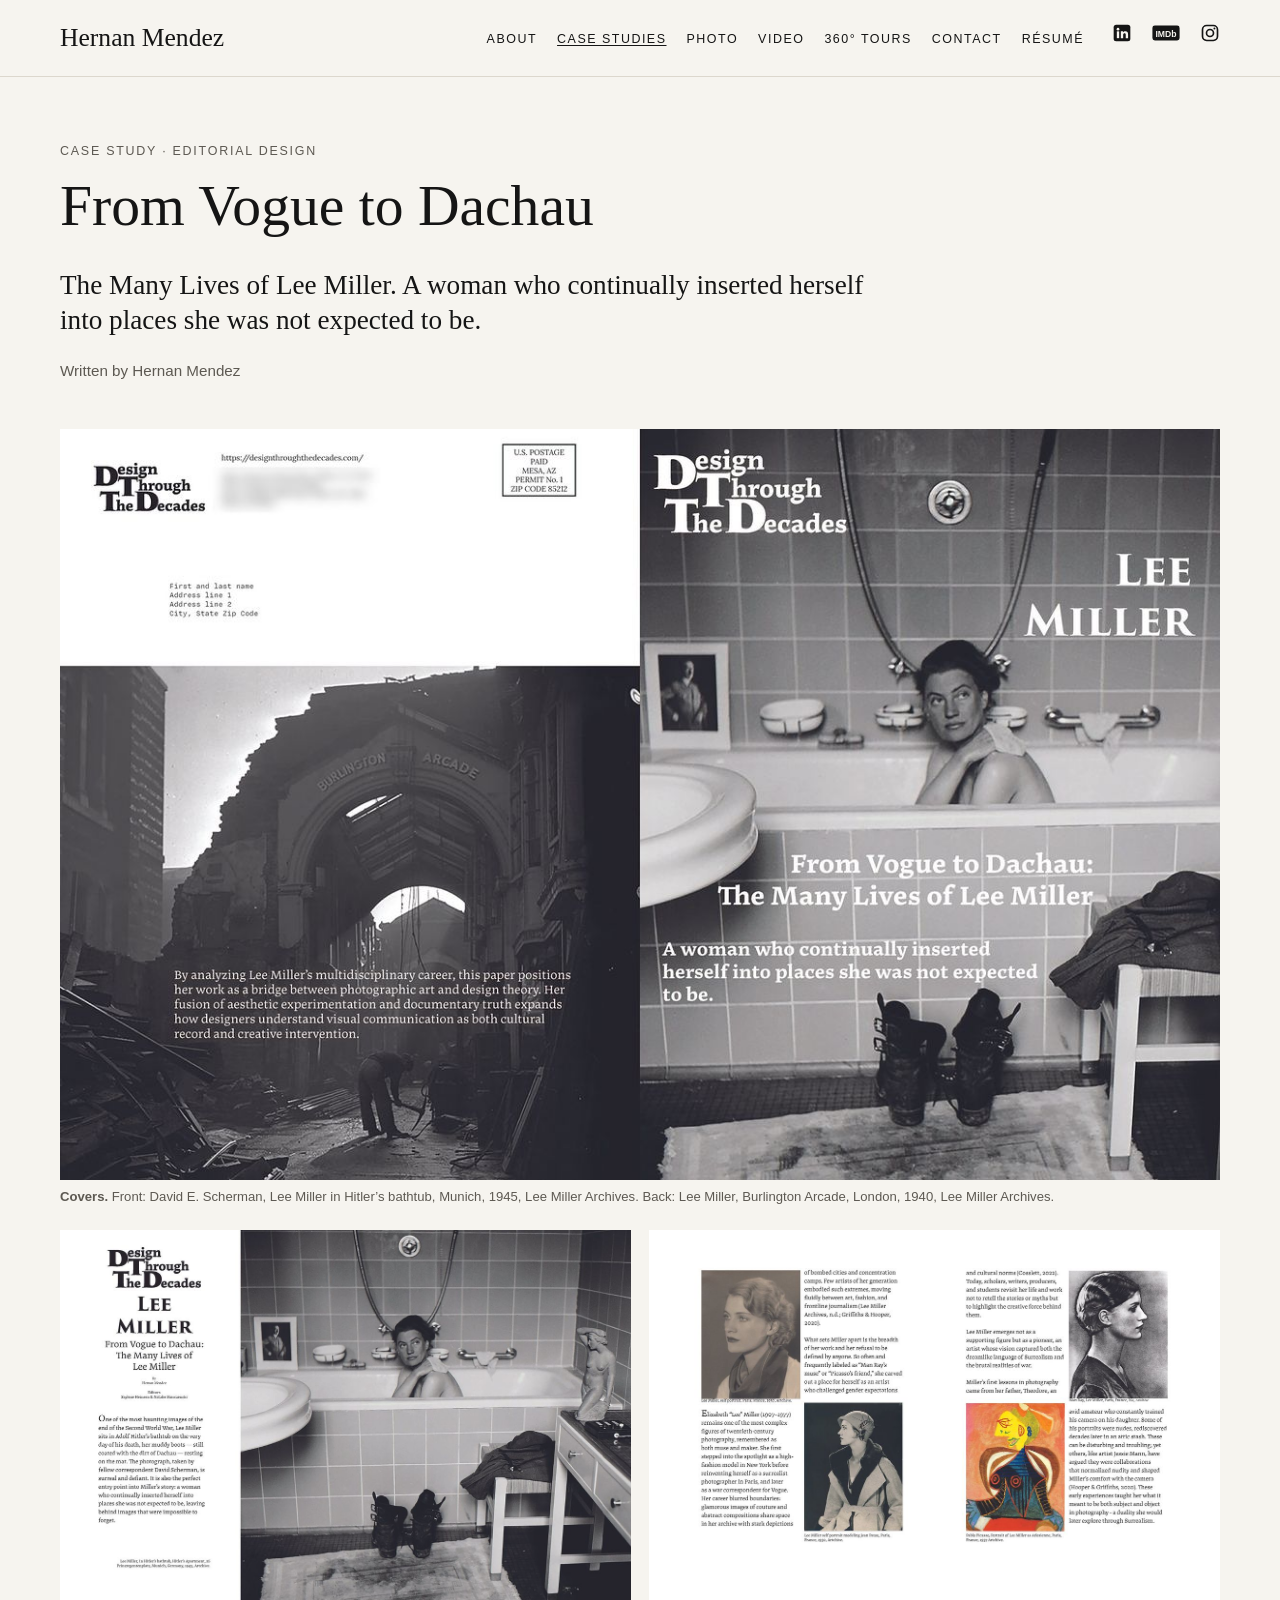
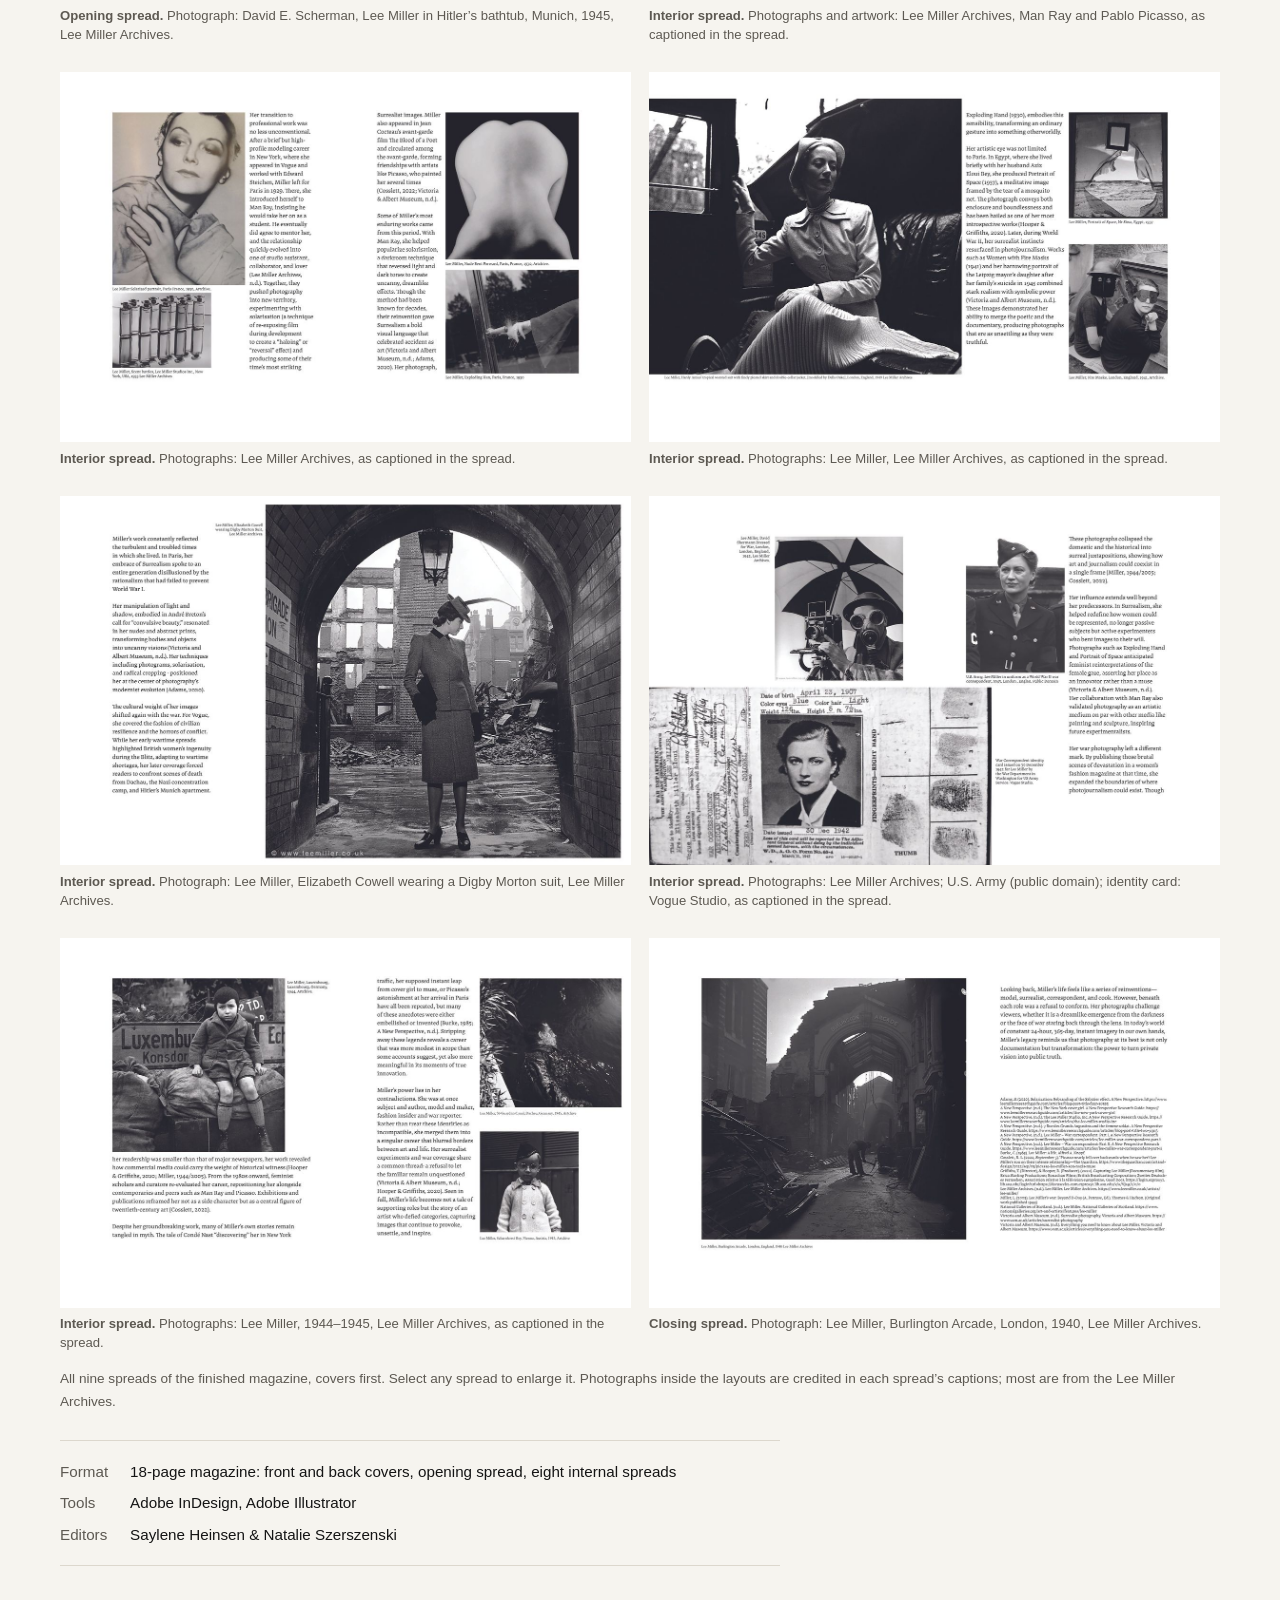
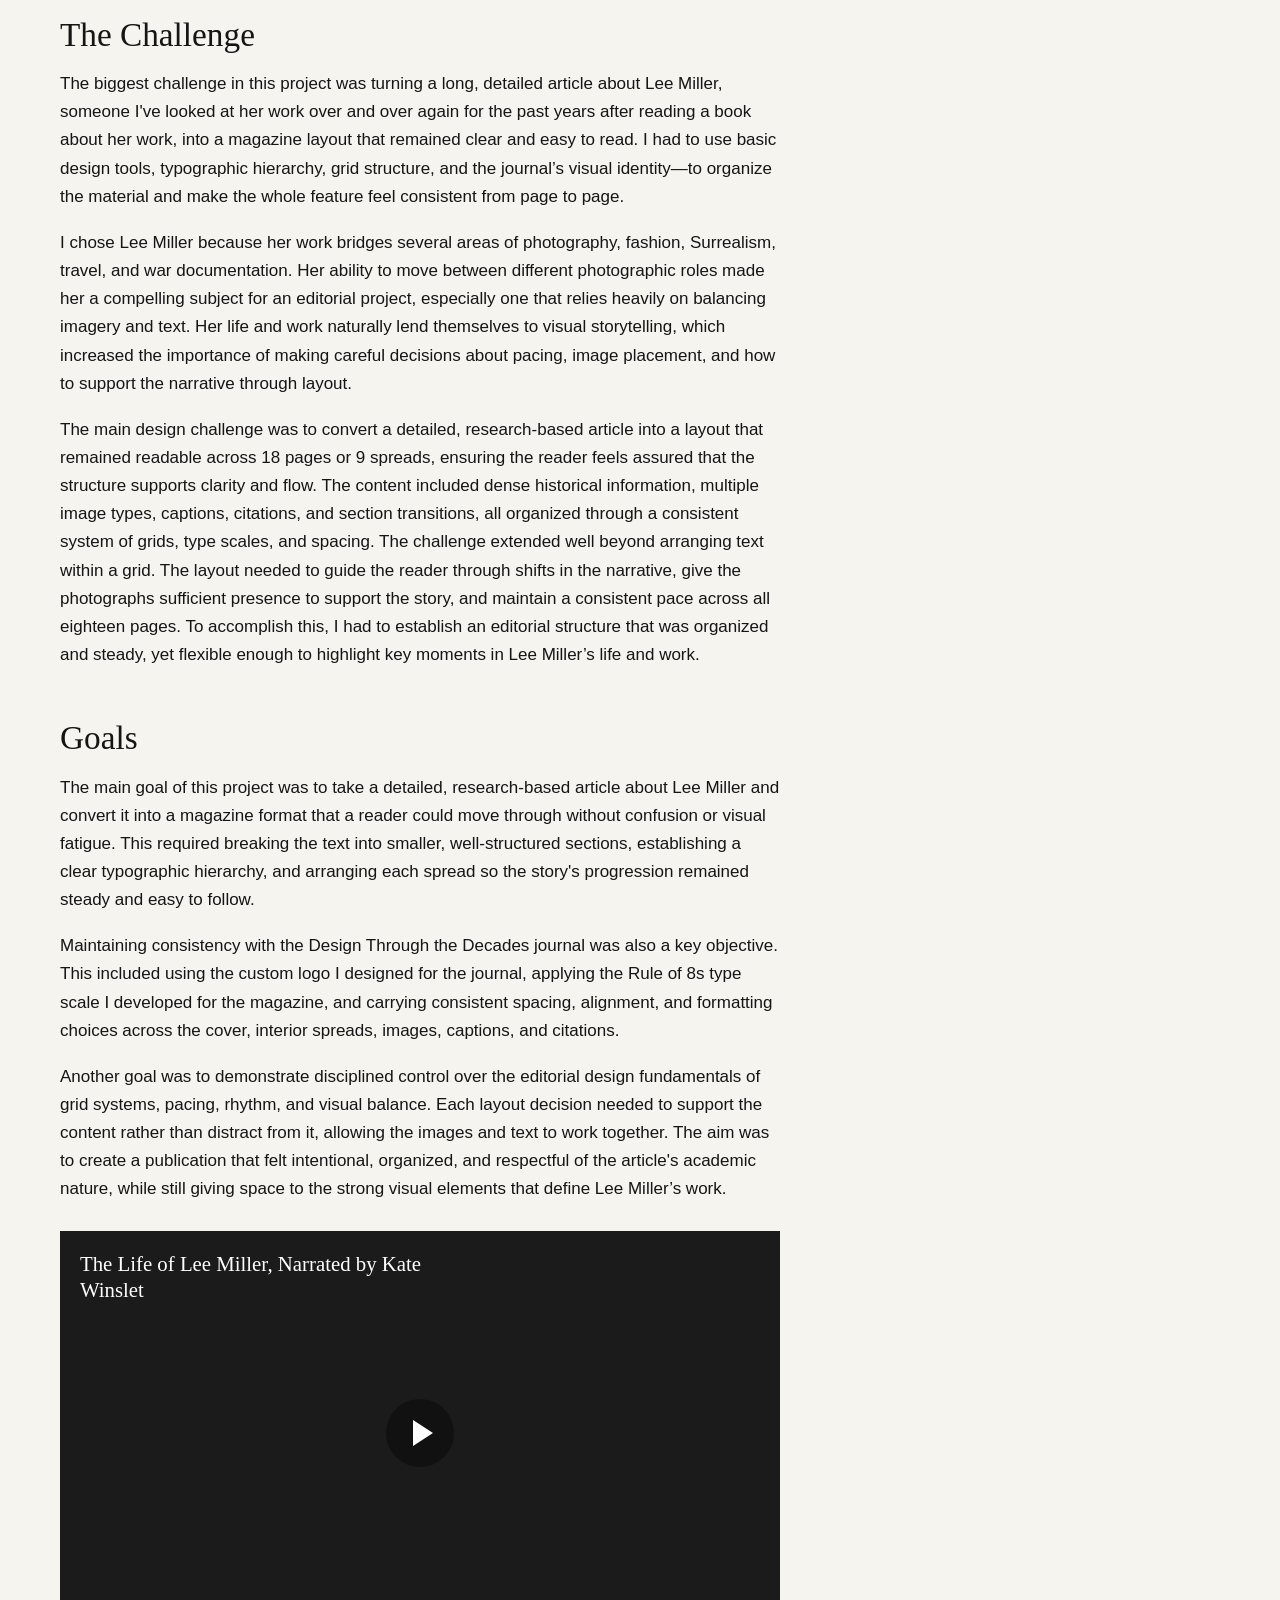
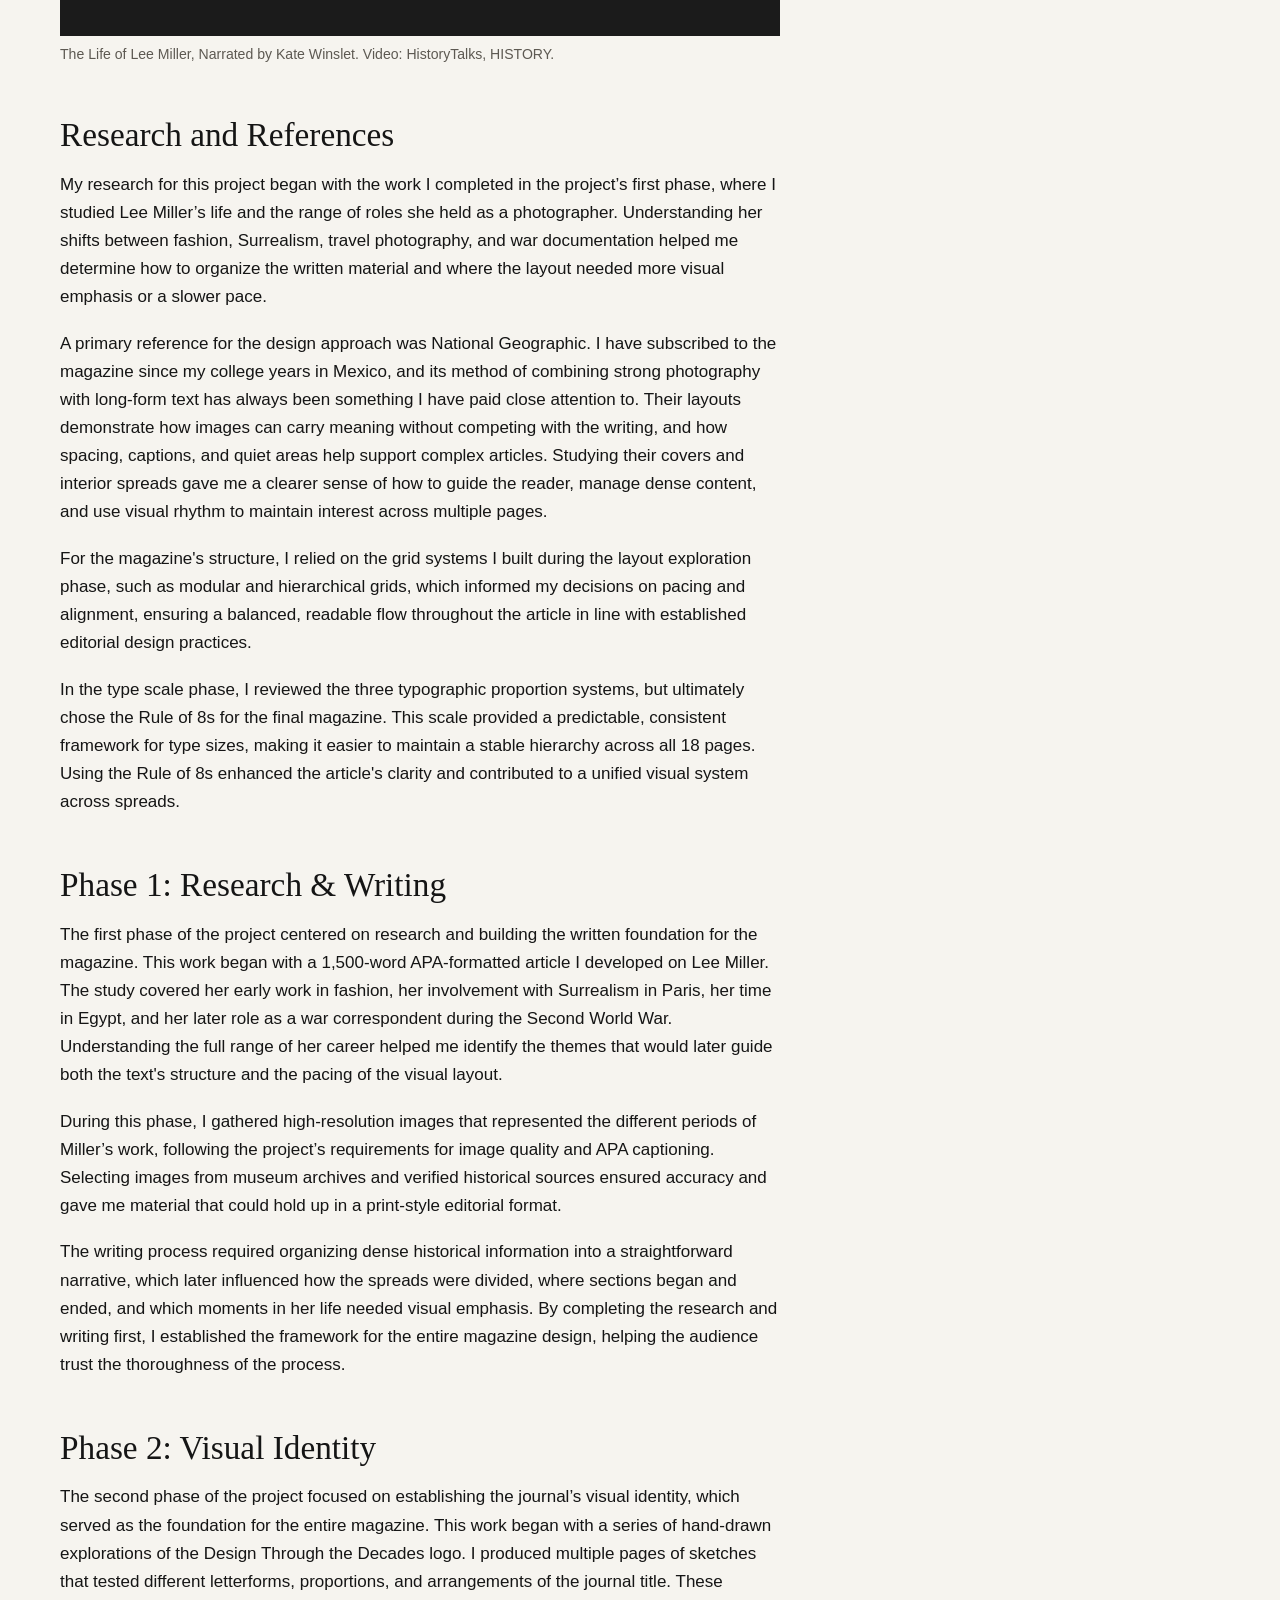
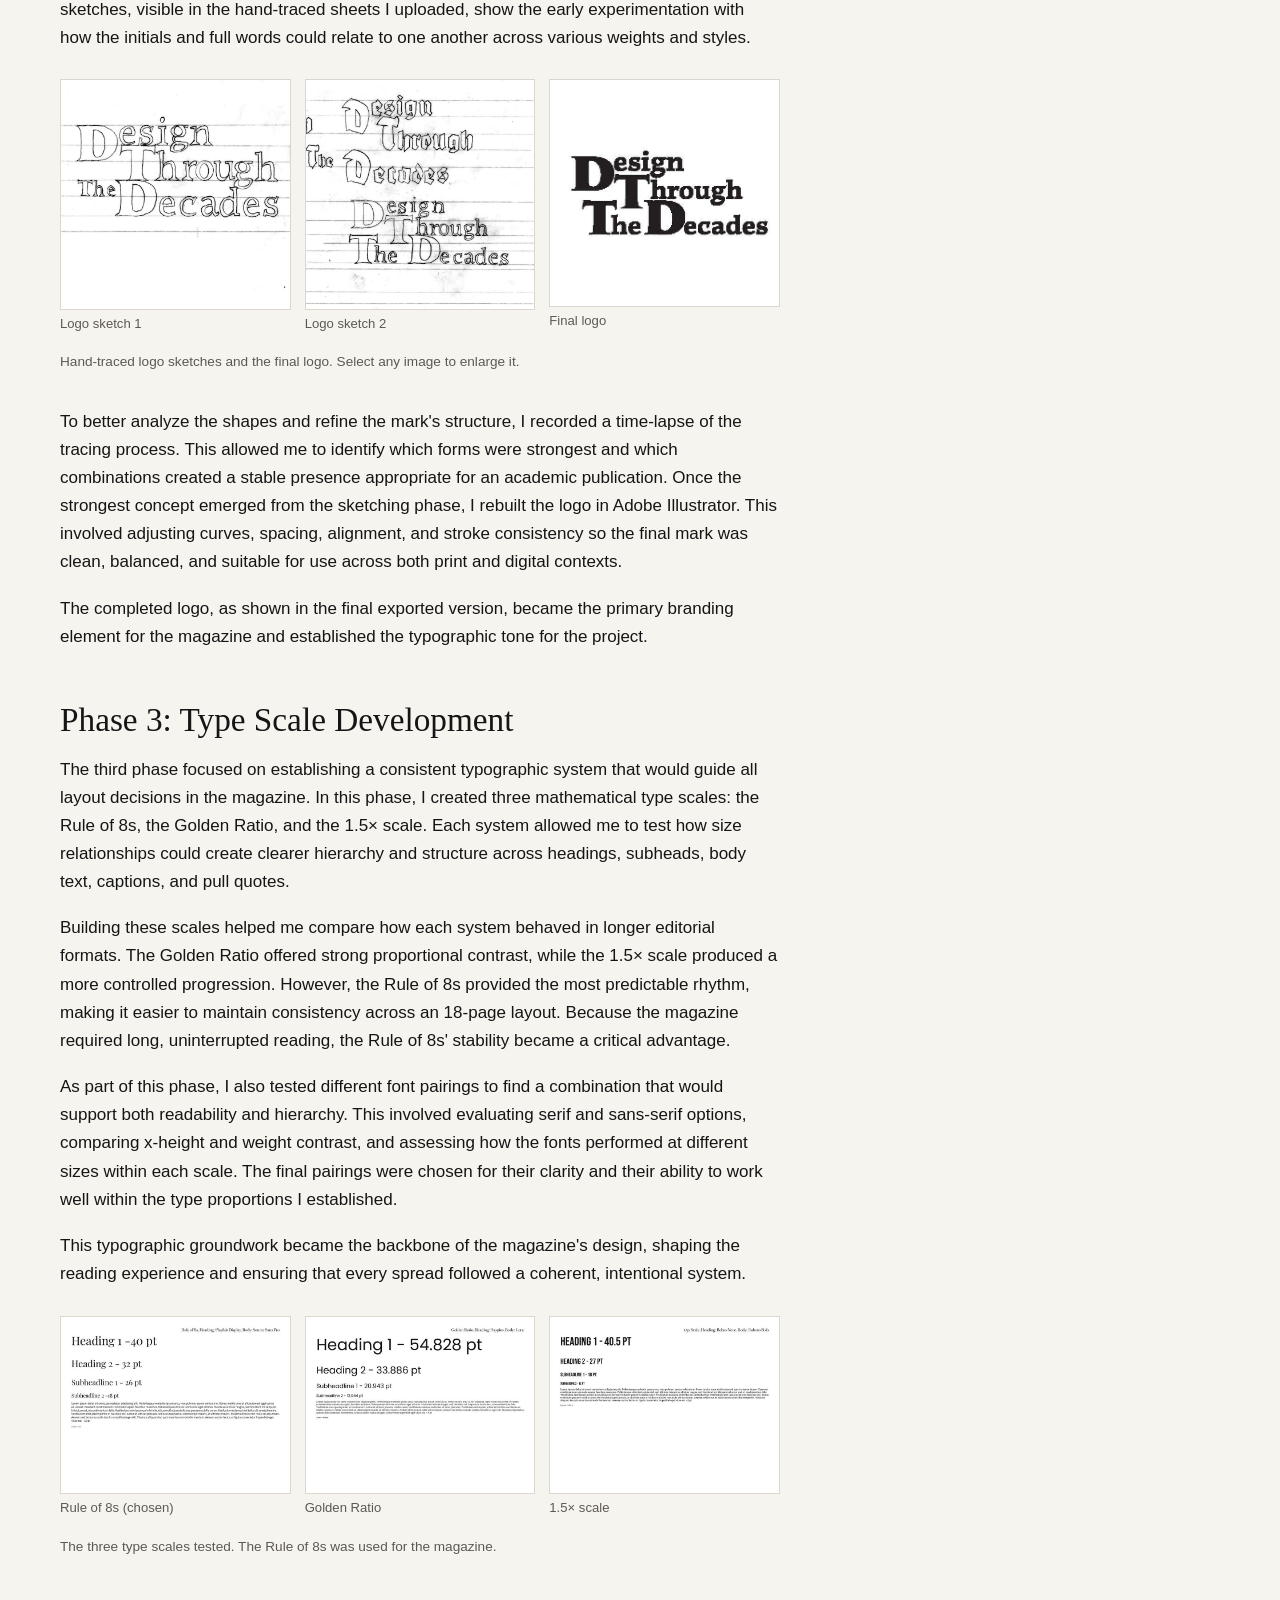
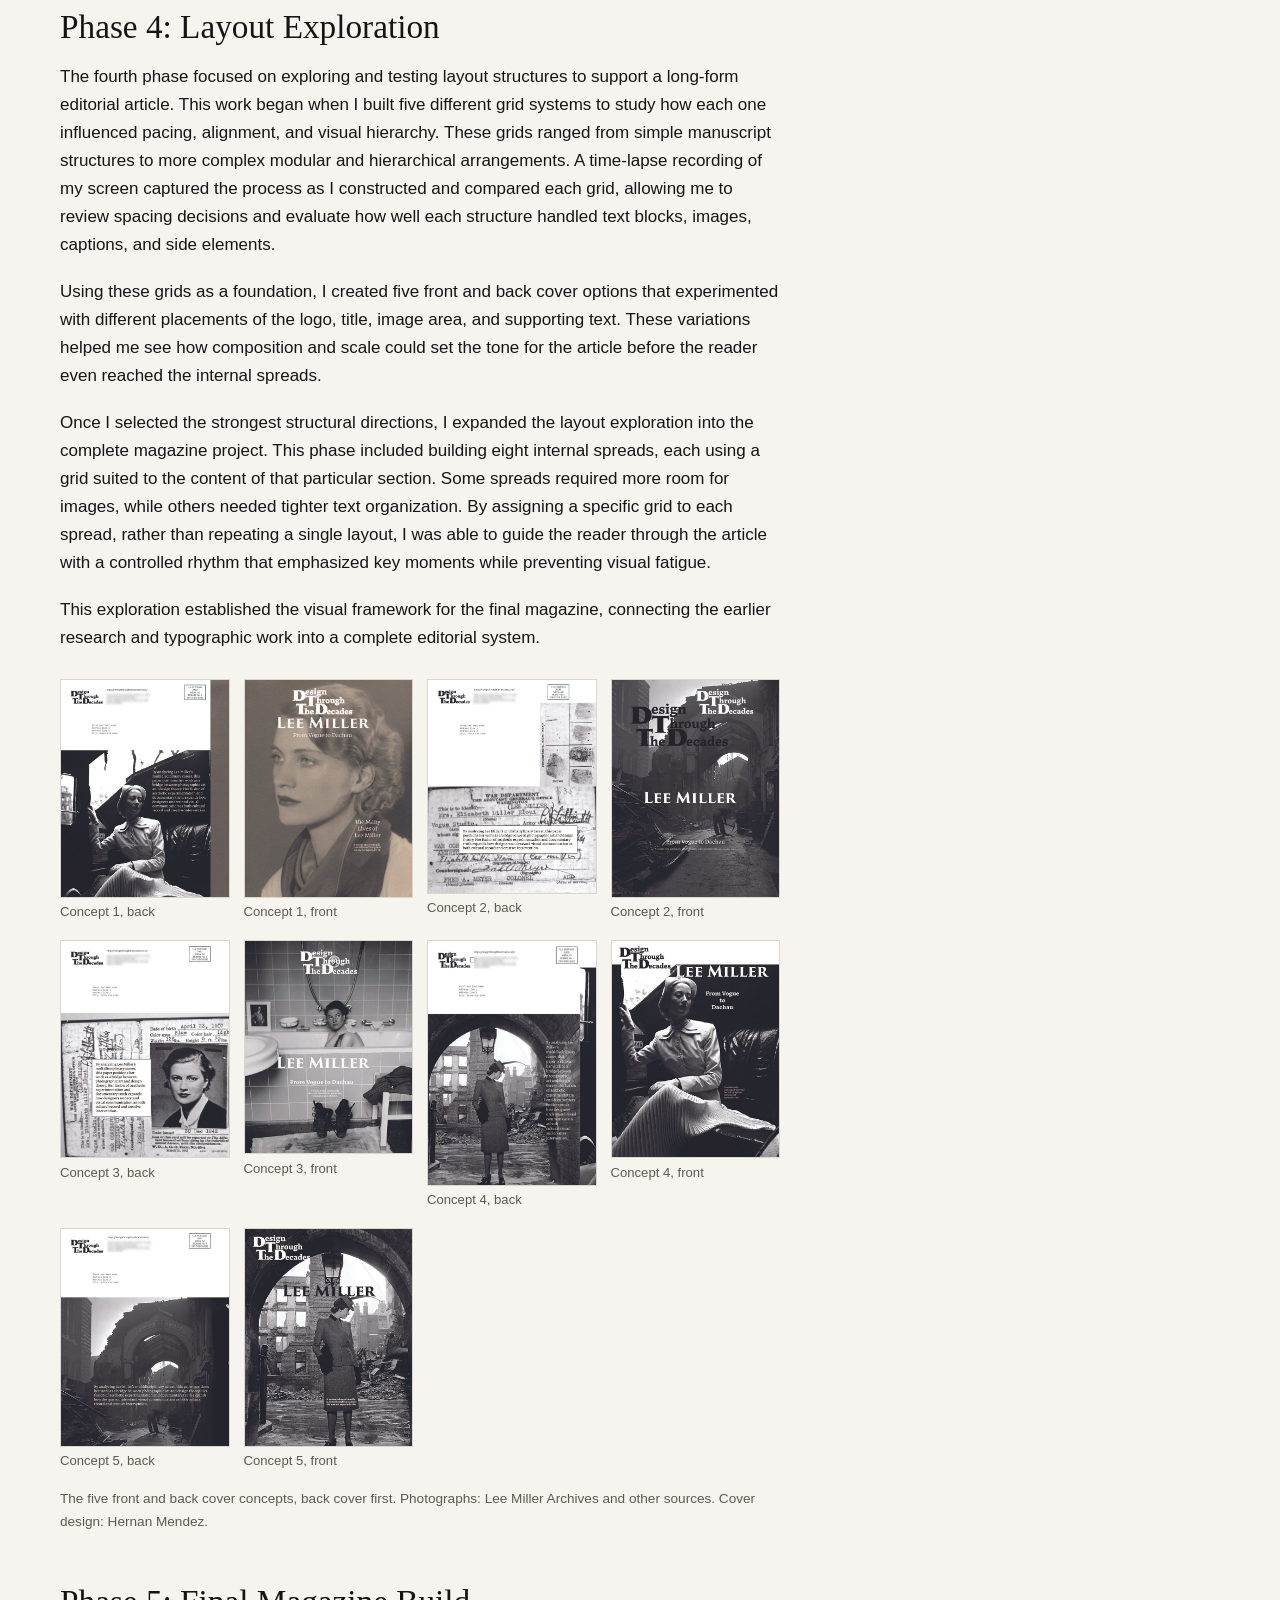
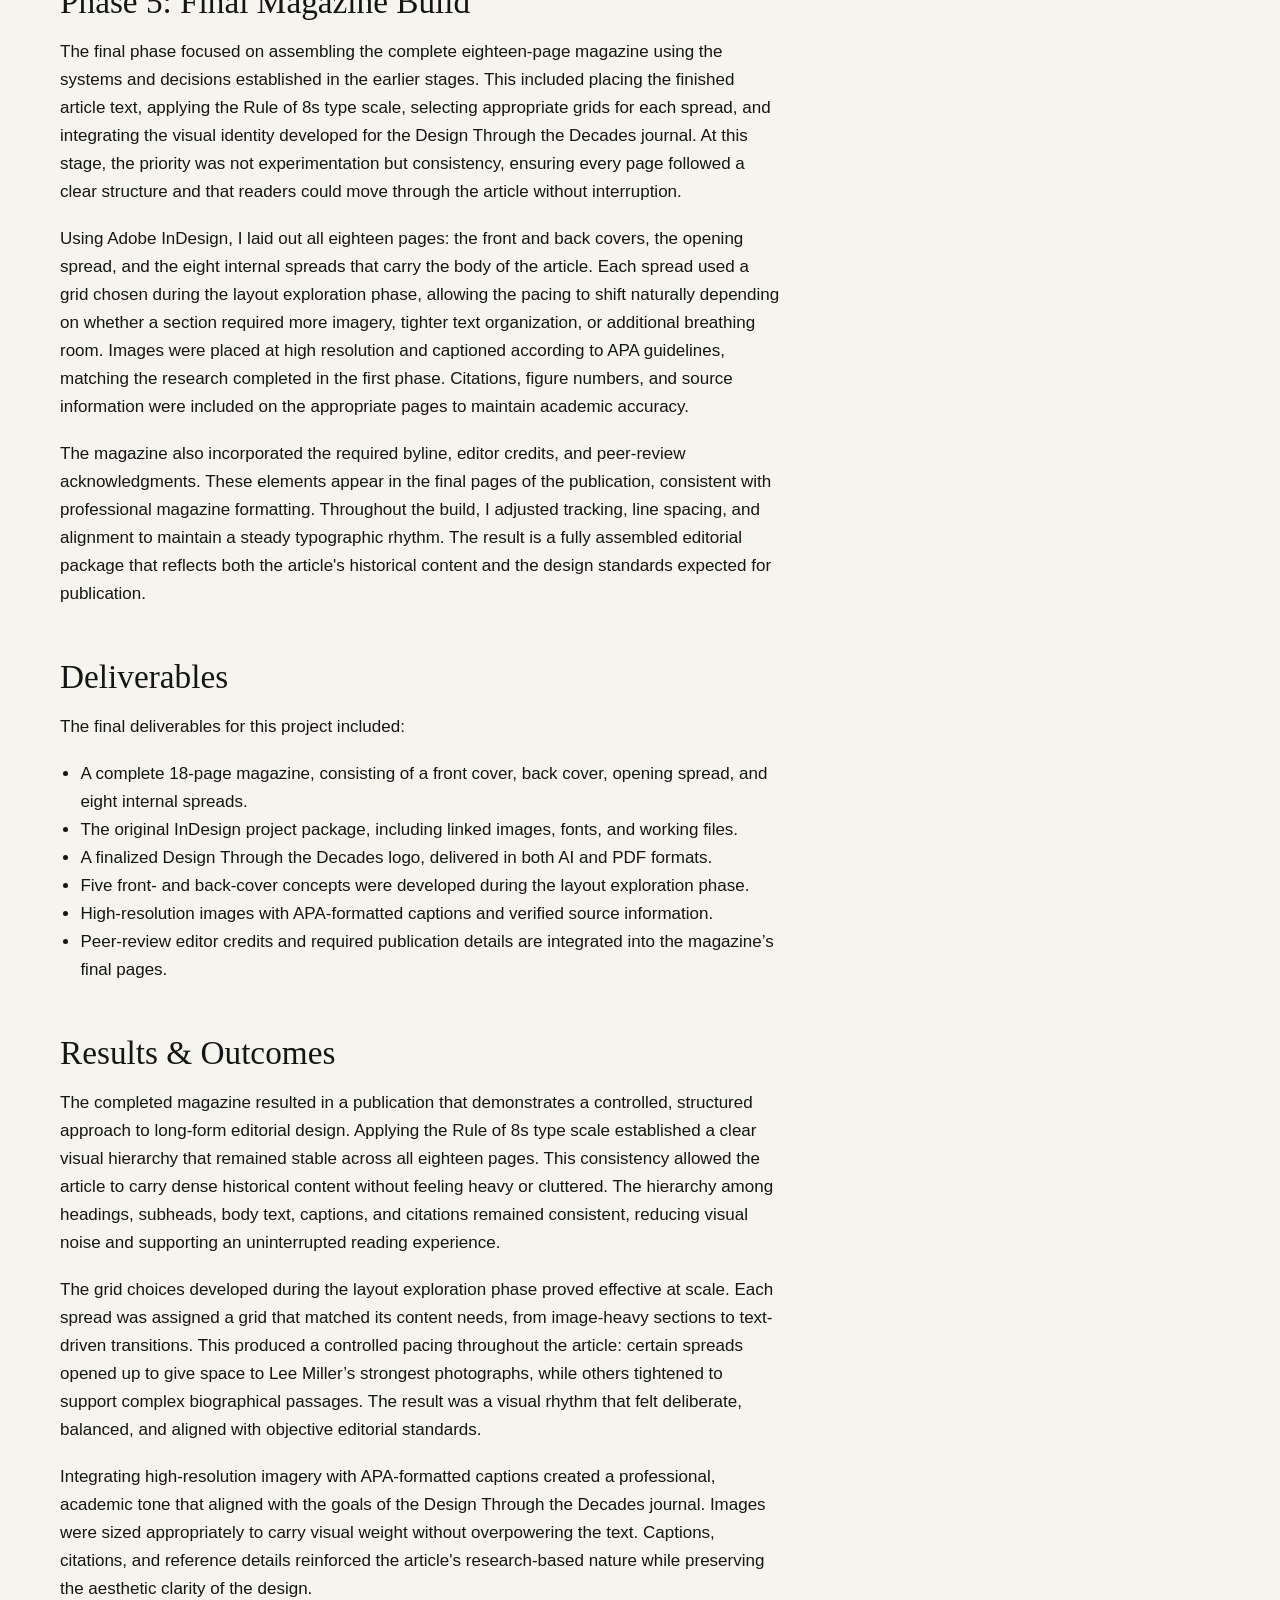
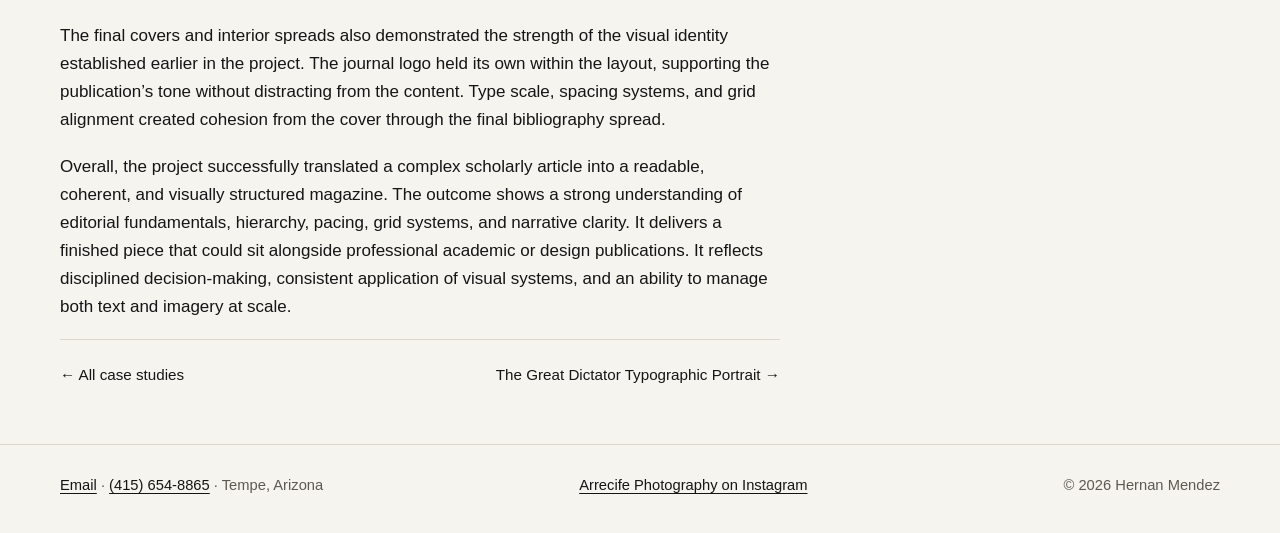
==== case-studies/lee-miller/index.html @ 5937ca36 "First Version of site" ====
<!DOCTYPE html>
<html lang="en">
<head>
<meta charset="utf-8">
<meta name="viewport" content="width=device-width, initial-scale=1">
<title>From Vogue to Dachau: Lee Miller Magazine Design | Hernan Mendez</title>
<meta name="description" content="Case study: an 18-page editorial magazine on photographer Lee Miller, from research and writing to type system, grids and final InDesign build.">
<meta name="robots" content="noai, noimageai">
<link rel="canonical" href="https://hernanmendez.com/case-studies/lee-miller/">
<meta property="og:type" content="website">
<meta property="og:site_name" content="Hernan Mendez">
<meta property="og:title" content="From Vogue to Dachau: Lee Miller Magazine Design | Hernan Mendez">
<meta property="og:description" content="Case study: an 18-page editorial magazine on photographer Lee Miller, from research and writing to type system, grids and final InDesign build.">
<meta property="og:url" content="https://hernanmendez.com/case-studies/lee-miller/">
<meta property="og:locale" content="en_US">
<meta property="og:image" content="https://hernanmendez.com/img/case/lee-miller-spread-1-1200.jpg">
<meta property="og:image:width" content="1200">
<meta property="og:image:height" content="777">
<meta property="og:image:alt" content="Front and back covers of Design Through the Decades. The front cover sets “Lee Miller” and “From Vogue to Dachau: The Many Lives of Lee Miller” over the photograph of Lee Miller in Hitler’s bathtub; the back cover shows the bomb-damaged Burlington Arcade and a mailing panel, its address blurred">
<meta name="twitter:card" content="summary_large_image">
<meta name="twitter:title" content="From Vogue to Dachau: Lee Miller Magazine Design | Hernan Mendez">
<meta name="twitter:description" content="Case study: an 18-page editorial magazine on photographer Lee Miller, from research and writing to type system, grids and final InDesign build.">
<meta name="twitter:image" content="https://hernanmendez.com/img/case/lee-miller-spread-1-1200.jpg">
<meta name="twitter:image:alt" content="Front and back covers of Design Through the Decades. The front cover sets “Lee Miller” and “From Vogue to Dachau: The Many Lives of Lee Miller” over the photograph of Lee Miller in Hitler’s bathtub; the back cover shows the bomb-damaged Burlington Arcade and a mailing panel, its address blurred">
<meta name="theme-color" content="#f6f4ef">
<link rel="icon" href="../../favicon-32.png" type="image/png" sizes="32x32">
<link rel="icon" href="../../favicon.svg" type="image/svg+xml">
<link rel="apple-touch-icon" href="../../apple-touch-icon.png">
<link rel="stylesheet" href="../../css/style.css">
</head>
<body>
<a class="skip" href="#main">Skip to content</a>
<header class="site-header">
<div class="wrap bar">
<a class="brand" href="../../">Hernan Mendez</a>
<button class="menu-toggle" type="button" aria-expanded="false" aria-controls="site-nav">Menu</button>
<nav id="site-nav" class="site-nav" aria-label="Main">
<ul class="menu"><li><a href="../../about/">About</a></li><li><a href="../../case-studies/" aria-current="page">Case Studies</a></li><li><a href="../../photo/">Photo</a></li><li><a href="../../video/">Video</a></li><li><a href="../../360-tours/">360° Tours</a></li><li><a href="../../contact/">Contact</a></li><li><a href="../../Hernan_Mendez_Resume.pdf">Résumé</a></li></ul>
<ul class="social">
<li><a href="https://www.linkedin.com/in/hernan-mendez/" rel="me noopener" target="_blank" aria-label="LinkedIn"><svg class="ico" viewBox="0 0 24 24" width="20" height="20" aria-hidden="true" focusable="false"><rect x="2" y="2" width="20" height="20" rx="3" fill="currentColor"/><circle class="k" cx="7.2" cy="7.4" r="1.6"/><rect class="k" x="5.8" y="10" width="2.8" height="8.2"/><path class="k" d="M10.6 10h2.7v1.2c.5-.8 1.5-1.4 2.8-1.4 2.2 0 3.2 1.4 3.2 3.9v4.5h-2.8v-4.1c0-1.1-.4-1.8-1.4-1.8s-1.7.7-1.7 1.9v4h-2.8z"/></svg></a></li>
<li><a href="https://www.imdb.com/name/nm8158704/" rel="me noopener" target="_blank" aria-label="IMDb"><svg class="ico" viewBox="0 0 34 24" width="28" height="20" aria-hidden="true" focusable="false"><rect x=".5" y="3" width="33" height="18" rx="3" fill="currentColor"/><text class="k" x="17" y="16.4" text-anchor="middle" font-family="Arial, Helvetica, sans-serif" font-weight="700" font-size="10.5">IMDb</text></svg></a></li>
<li><a href="https://www.instagram.com/hernan_h_mendez/" rel="me noopener" target="_blank" aria-label="Instagram"><svg class="ico" viewBox="0 0 24 24" width="20" height="20" aria-hidden="true" focusable="false"><rect x="3" y="3" width="18" height="18" rx="5" fill="none" stroke="currentColor" stroke-width="2"/><circle cx="12" cy="12" r="4.2" fill="none" stroke="currentColor" stroke-width="2"/><circle cx="17.3" cy="6.7" r="1.2" fill="currentColor"/></svg></a></li>
</ul>
</nav>
</div>
</header>
<main id="main" class="wrap">
<header class="page-intro">
<p class="eyebrow">Case Study · Editorial Design</p>
<h1>From Vogue to Dachau</h1>
<p class="lede">The Many Lives of Lee Miller. A woman who continually inserted herself into places she was not expected to be.</p>
<p class="byline">Written by Hernan Mendez</p>
</header>
<div data-lightbox>
<figure class="lead-figure"><a class="lb" href="../../img/case/lee-miller-spread-1.jpg" data-caption="Front and back covers of Design Through the Decades. The front cover sets “Lee Miller” and “From Vogue to Dachau: The Many Lives of Lee Miller” over the photograph of Lee Miller in Hitler’s bathtub; the back cover shows the bomb-damaged Burlington Arcade and a mailing panel, its address blurred. Front: David E. Scherman, Lee Miller in Hitler’s bathtub, Munich, 1945, Lee Miller Archives. Back: Lee Miller, Burlington Arcade, London, 1940, Lee Miller Archives."><img src="../../img/case/lee-miller-spread-1-1200.jpg" width="1200" height="777" alt="Front and back covers of Design Through the Decades. The front cover sets “Lee Miller” and “From Vogue to Dachau: The Many Lives of Lee Miller” over the photograph of Lee Miller in Hitler’s bathtub; the back cover shows the bomb-damaged Burlington Arcade and a mailing panel, its address blurred"></a><figcaption><strong>Covers.</strong> Front: David E. Scherman, Lee Miller in Hitler’s bathtub, Munich, 1945, Lee Miller Archives. Back: Lee Miller, Burlington Arcade, London, 1940, Lee Miller Archives.</figcaption></figure>
<div class="spreads">
<figure><a class="lb" href="../../img/case/lee-miller-spread-2.jpg" data-caption="Opening spread: the journal logo, title, byline and editors beside the full-page photograph of Lee Miller in Hitler’s bathtub. Photograph: David E. Scherman, Lee Miller in Hitler’s bathtub, Munich, 1945, Lee Miller Archives."><img src="../../img/case/lee-miller-spread-2-1200.jpg" width="1200" height="777" alt="Opening spread: the journal logo, title, byline and editors beside the full-page photograph of Lee Miller in Hitler’s bathtub"></a><figcaption><strong>Opening spread.</strong> Photograph: David E. Scherman, Lee Miller in Hitler’s bathtub, Munich, 1945, Lee Miller Archives.</figcaption></figure>
<figure><a class="lb" href="../../img/case/lee-miller-spread-3.jpg" data-caption="Spread with Lee Miller’s self-portraits, a Man Ray portrait of Miller and Pablo Picasso’s Portrait of Lee Miller as L’Arlésienne. Photographs and artwork: Lee Miller Archives, Man Ray and Pablo Picasso, as captioned in the spread."><img src="../../img/case/lee-miller-spread-3-1200.jpg" width="1200" height="777" alt="Spread with Lee Miller’s self-portraits, a Man Ray portrait of Miller and Pablo Picasso’s Portrait of Lee Miller as L’Arlésienne"></a><figcaption><strong>Interior spread.</strong> Photographs and artwork: Lee Miller Archives, Man Ray and Pablo Picasso, as captioned in the spread.</figcaption></figure>
<figure><a class="lb" href="../../img/case/lee-miller-spread-4.jpg" data-caption="Spread on Miller’s Surrealist years in Paris: a solarized portrait, scent bottles, Nude Bent Forward and Exploding Hand. Photographs: Lee Miller Archives, as captioned in the spread."><img src="../../img/case/lee-miller-spread-4-1200.jpg" width="1200" height="777" alt="Spread on Miller’s Surrealist years in Paris: a solarized portrait, scent bottles, Nude Bent Forward and Exploding Hand" loading="lazy" decoding="async"></a><figcaption><strong>Interior spread.</strong> Photographs: Lee Miller Archives, as captioned in the spread.</figcaption></figure>
<figure><a class="lb" href="../../img/case/lee-miller-spread-5.jpg" data-caption="Spread with a 1949 fashion photograph of a model in a Hardy Amies suit seated in a car, Portrait of Space and Fire Masks. Photographs: Lee Miller, Lee Miller Archives, as captioned in the spread."><img src="../../img/case/lee-miller-spread-5-1200.jpg" width="1200" height="777" alt="Spread with a 1949 fashion photograph of a model in a Hardy Amies suit seated in a car, Portrait of Space and Fire Masks" loading="lazy" decoding="async"></a><figcaption><strong>Interior spread.</strong> Photographs: Lee Miller, Lee Miller Archives, as captioned in the spread.</figcaption></figure>
<figure><a class="lb" href="../../img/case/lee-miller-spread-6.jpg" data-caption="Spread with Elizabeth Cowell in a Digby Morton suit beneath a bomb-damaged arch in London. Photograph: Lee Miller, Elizabeth Cowell wearing a Digby Morton suit, Lee Miller Archives."><img src="../../img/case/lee-miller-spread-6-1200.jpg" width="1200" height="777" alt="Spread with Elizabeth Cowell in a Digby Morton suit beneath a bomb-damaged arch in London" loading="lazy" decoding="async"></a><figcaption><strong>Interior spread.</strong> Photograph: Lee Miller, Elizabeth Cowell wearing a Digby Morton suit, Lee Miller Archives.</figcaption></figure>
<figure><a class="lb" href="../../img/case/lee-miller-spread-7.jpg" data-caption="Spread with David E. Scherman dressed for war, Lee Miller in U.S. Army uniform and her war correspondent identity card. Photographs: Lee Miller Archives; U.S. Army (public domain); identity card: Vogue Studio, as captioned in the spread."><img src="../../img/case/lee-miller-spread-7-1200.jpg" width="1200" height="777" alt="Spread with David E. Scherman dressed for war, Lee Miller in U.S. Army uniform and her war correspondent identity card" loading="lazy" decoding="async"></a><figcaption><strong>Interior spread.</strong> Photographs: Lee Miller Archives; U.S. Army (public domain); identity card: Vogue Studio, as captioned in the spread.</figcaption></figure>
<figure><a class="lb" href="../../img/case/lee-miller-spread-8.jpg" data-caption="Spread with wartime photographs: a boy in Luxembourg, an SS guard in a canal at Dachau and the Scharnhorst Boy in Vienna. Photographs: Lee Miller, 1944–1945, Lee Miller Archives, as captioned in the spread."><img src="../../img/case/lee-miller-spread-8-1200.jpg" width="1200" height="777" alt="Spread with wartime photographs: a boy in Luxembourg, an SS guard in a canal at Dachau and the Scharnhorst Boy in Vienna" loading="lazy" decoding="async"></a><figcaption><strong>Interior spread.</strong> Photographs: Lee Miller, 1944–1945, Lee Miller Archives, as captioned in the spread.</figcaption></figure>
<figure><a class="lb" href="../../img/case/lee-miller-spread-9.jpg" data-caption="Closing spread: the ruined Burlington Arcade in London, with the closing text and bibliography. Photograph: Lee Miller, Burlington Arcade, London, 1940, Lee Miller Archives."><img src="../../img/case/lee-miller-spread-9-1200.jpg" width="1200" height="777" alt="Closing spread: the ruined Burlington Arcade in London, with the closing text and bibliography" loading="lazy" decoding="async"></a><figcaption><strong>Closing spread.</strong> Photograph: Lee Miller, Burlington Arcade, London, 1940, Lee Miller Archives.</figcaption></figure>
</div>
</div>
<p class="credit">All nine spreads of the finished magazine, covers first. Select any spread to enlarge it. Photographs inside the layouts are credited in each spread’s captions; most are from the Lee Miller Archives.</p>
<div class="prose">
<dl class="facts">
<dt>Format</dt><dd>18-page magazine: front and back covers, opening spread, eight internal spreads</dd>
<dt>Tools</dt><dd>Adobe InDesign, Adobe Illustrator</dd>
<dt>Editors</dt><dd>Saylene Heinsen &amp; Natalie Szerszenski</dd>
</dl>

<h2>The Challenge</h2>
<p>The biggest challenge in this project was turning a long, detailed article about Lee Miller, someone I've looked at her work over and over again for the past years after reading a book about her work, into a magazine layout that remained clear and easy to read. I had to use basic design tools, typographic hierarchy, grid structure, and the journal’s visual identity—to organize the material and make the whole feature feel consistent from page to page.</p>
<p>I chose Lee Miller because her work bridges several areas of photography, fashion, Surrealism, travel, and war documentation. Her ability to move between different photographic roles made her a compelling subject for an editorial project, especially one that relies heavily on balancing imagery and text. Her life and work naturally lend themselves to visual storytelling, which increased the importance of making careful decisions about pacing, image placement, and how to support the narrative through layout.</p>
<p>The main design challenge was to convert a detailed, research-based article into a layout that remained readable across 18 pages or 9 spreads, ensuring the reader feels assured that the structure supports clarity and flow. The content included dense historical information, multiple image types, captions, citations, and section transitions, all organized through a consistent system of grids, type scales, and spacing. The challenge extended well beyond arranging text within a grid. The layout needed to guide the reader through shifts in the narrative, give the photographs sufficient presence to support the story, and maintain a consistent pace across all eighteen pages. To accomplish this, I had to establish an editorial structure that was organized and steady, yet flexible enough to highlight key moments in Lee Miller’s life and work.</p>
<h2>Goals</h2>
<p>The main goal of this project was to take a detailed, research-based article about Lee Miller and convert it into a magazine format that a reader could move through without confusion or visual fatigue. This required breaking the text into smaller, well-structured sections, establishing a clear typographic hierarchy, and arranging each spread so the story's progression remained steady and easy to follow.</p>
<p>Maintaining consistency with the Design Through the Decades journal was also a key objective. This included using the custom logo I designed for the journal, applying the Rule of 8s type scale I developed for the magazine, and carrying consistent spacing, alignment, and formatting choices across the cover, interior spreads, images, captions, and citations.</p>
<p>Another goal was to demonstrate disciplined control over the editorial design fundamentals of grid systems, pacing, rhythm, and visual balance. Each layout decision needed to support the content rather than distract from it, allowing the images and text to work together. The aim was to create a publication that felt intentional, organized, and respectful of the article's academic nature, while still giving space to the strong visual elements that define Lee Miller’s work.</p>
<figure class="embed"><a class="yt yt-plain" href="https://www.youtube.com/watch?v=Q1d8ETTWinE" data-id="Q1d8ETTWinE" data-title="The Life of Lee Miller, Narrated by Kate Winslet"><span class="yt-label">The Life of Lee Miller, Narrated by Kate Winslet</span><span class="play" aria-hidden="true"></span><span class="sr-only">Play video: The Life of Lee Miller, Narrated by Kate Winslet</span></a><figcaption>The Life of Lee Miller, Narrated by Kate Winslet. Video: HistoryTalks, HISTORY.</figcaption></figure>
<h2>Research and References</h2>
<p>My research for this project began with the work I completed in the project’s first phase, where I studied Lee Miller’s life and the range of roles she held as a photographer. Understanding her shifts between fashion, Surrealism, travel photography, and war documentation helped me determine how to organize the written material and where the layout needed more visual emphasis or a slower pace.</p>
<p>A primary reference for the design approach was National Geographic. I have subscribed to the magazine since my college years in Mexico, and its method of combining strong photography with long-form text has always been something I have paid close attention to. Their layouts demonstrate how images can carry meaning without competing with the writing, and how spacing, captions, and quiet areas help support complex articles. Studying their covers and interior spreads gave me a clearer sense of how to guide the reader, manage dense content, and use visual rhythm to maintain interest across multiple pages.</p>
<p>For the magazine's structure, I relied on the grid systems I built during the layout exploration phase, such as modular and hierarchical grids, which informed my decisions on pacing and alignment, ensuring a balanced, readable flow throughout the article in line with established editorial design practices.</p>
<p>In the type scale phase, I reviewed the three typographic proportion systems, but ultimately chose the Rule of 8s for the final magazine. This scale provided a predictable, consistent framework for type sizes, making it easier to maintain a stable hierarchy across all 18 pages. Using the Rule of 8s enhanced the article's clarity and contributed to a unified visual system across spreads.</p>
<h2>Phase 1: Research &amp; Writing</h2>
<p>The first phase of the project centered on research and building the written foundation for the magazine. This work began with a 1,500-word APA-formatted article I developed on Lee Miller. The study covered her early work in fashion, her involvement with Surrealism in Paris, her time in Egypt, and her later role as a war correspondent during the Second World War. Understanding the full range of her career helped me identify the themes that would later guide both the text's structure and the pacing of the visual layout.</p>
<p>During this phase, I gathered high-resolution images that represented the different periods of Miller’s work, following the project’s requirements for image quality and APA captioning. Selecting images from museum archives and verified historical sources ensured accuracy and gave me material that could hold up in a print-style editorial format.</p>
<p>The writing process required organizing dense historical information into a straightforward narrative, which later influenced how the spreads were divided, where sections began and ended, and which moments in her life needed visual emphasis. By completing the research and writing first, I established the framework for the entire magazine design, helping the audience trust the thoroughness of the process.</p>
<h2>Phase 2: Visual Identity</h2>
<p>The second phase of the project focused on establishing the journal’s visual identity, which served as the foundation for the entire magazine. This work began with a series of hand-drawn explorations of the Design Through the Decades logo. I produced multiple pages of sketches that tested different letterforms, proportions, and arrangements of the journal title. These sketches, visible in the hand-traced sheets I uploaded, show the early experimentation with how the initials and full words could relate to one another across various weights and styles.</p>
<div class="process logo" data-lightbox>
<figure><a class="lb" href="../../img/case/lee-miller-process-01.jpg" data-caption="Hand-traced outline sketch of the Design Through the Decades logo on lined paper, with a tall D and T shared by the words"><img src="../../img/case/lee-miller-process-01-sm.jpg" width="800" height="800" alt="Hand-traced outline sketch of the Design Through the Decades logo on lined paper, with a tall D and T shared by the words" loading="lazy" decoding="async"></a><figcaption>Logo sketch 1</figcaption></figure>
<figure><a class="lb" href="../../img/case/lee-miller-process-02.jpg" data-caption="Second sheet of hand-traced logo sketches: two versions of the Design Through the Decades wordmark on lined paper"><img src="../../img/case/lee-miller-process-02-sm.jpg" width="800" height="800" alt="Second sheet of hand-traced logo sketches: two versions of the Design Through the Decades wordmark on lined paper" loading="lazy" decoding="async"></a><figcaption>Logo sketch 2</figcaption></figure>
<figure><a class="lb" href="../../img/case/lee-miller-process-03.jpg" data-caption="Final Design Through the Decades logo in black, rebuilt in Adobe Illustrator from the sketches"><img src="../../img/case/lee-miller-process-03-sm.jpg" width="491" height="485" alt="Final Design Through the Decades logo in black, rebuilt in Adobe Illustrator from the sketches" loading="lazy" decoding="async"></a><figcaption>Final logo</figcaption></figure>
<p class="process-note">Hand-traced logo sketches and the final logo. Select any image to enlarge it.</p>
</div>
<p>To better analyze the shapes and refine the mark's structure, I recorded a time-lapse of the tracing process. This allowed me to identify which forms were strongest and which combinations created a stable presence appropriate for an academic publication. Once the strongest concept emerged from the sketching phase, I rebuilt the logo in Adobe Illustrator. This involved adjusting curves, spacing, alignment, and stroke consistency so the final mark was clean, balanced, and suitable for use across both print and digital contexts.</p>
<p>The completed logo, as shown in the final exported version, became the primary branding element for the magazine and established the typographic tone for the project.</p>
<h2>Phase 3: Type Scale Development</h2>
<p>The third phase focused on establishing a consistent typographic system that would guide all layout decisions in the magazine. In this phase, I created three mathematical type scales: the Rule of 8s, the Golden Ratio, and the 1.5× scale. Each system allowed me to test how size relationships could create clearer hierarchy and structure across headings, subheads, body text, captions, and pull quotes.</p>
<p>Building these scales helped me compare how each system behaved in longer editorial formats. The Golden Ratio offered strong proportional contrast, while the 1.5× scale produced a more controlled progression. However, the Rule of 8s provided the most predictable rhythm, making it easier to maintain consistency across an 18-page layout. Because the magazine required long, uninterrupted reading, the Rule of 8s' stability became a critical advantage.</p>
<p>As part of this phase, I also tested different font pairings to find a combination that would support both readability and hierarchy. This involved evaluating serif and sans-serif options, comparing x-height and weight contrast, and assessing how the fonts performed at different sizes within each scale. The final pairings were chosen for their clarity and their ability to work well within the type proportions I established.</p>
<p>This typographic groundwork became the backbone of the magazine's design, shaping the reading experience and ensuring that every spread followed a coherent, intentional system.</p>
<div class="process type" data-lightbox>
<figure><a class="lb" href="../../img/case/lee-miller-process-04.jpg" data-caption="Rule of 8s type scale: Playfair Display headings at 40, 32, 26 and 18 pt over Source Sans Pro body text"><img src="../../img/case/lee-miller-process-04-sm.jpg" width="800" height="618" alt="Rule of 8s type scale: Playfair Display headings at 40, 32, 26 and 18 pt over Source Sans Pro body text" loading="lazy" decoding="async"></a><figcaption>Rule of 8s (chosen)</figcaption></figure>
<figure><a class="lb" href="../../img/case/lee-miller-process-05.jpg" data-caption="Golden Ratio type scale: Poppins headings from 54.8 pt down to 12.9 pt over Lora body text"><img src="../../img/case/lee-miller-process-05-sm.jpg" width="800" height="618" alt="Golden Ratio type scale: Poppins headings from 54.8 pt down to 12.9 pt over Lora body text" loading="lazy" decoding="async"></a><figcaption>Golden Ratio</figcaption></figure>
<figure><a class="lb" href="../../img/case/lee-miller-process-06.jpg" data-caption="1.5× type scale: Bebas Neue headings from 40.5 pt down to 12 pt over Roboto Slab body text"><img src="../../img/case/lee-miller-process-06-sm.jpg" width="800" height="618" alt="1.5× type scale: Bebas Neue headings from 40.5 pt down to 12 pt over Roboto Slab body text" loading="lazy" decoding="async"></a><figcaption>1.5× scale</figcaption></figure>
<p class="process-note">The three type scales tested. The Rule of 8s was used for the magazine.</p>
</div>
<h2>Phase 4: Layout Exploration</h2>
<p>The fourth phase focused on exploring and testing layout structures to support a long-form editorial article. This work began when I built five different grid systems to study how each one influenced pacing, alignment, and visual hierarchy. These grids ranged from simple manuscript structures to more complex modular and hierarchical arrangements. A time-lapse recording of my screen captured the process as I constructed and compared each grid, allowing me to review spacing decisions and evaluate how well each structure handled text blocks, images, captions, and side elements.</p>
<p>Using these grids as a foundation, I created five front and back cover options that experimented with different placements of the logo, title, image area, and supporting text. These variations helped me see how composition and scale could set the tone for the article before the reader even reached the internal spreads.</p>
<p>Once I selected the strongest structural directions, I expanded the layout exploration into the complete magazine project. This phase included building eight internal spreads, each using a grid suited to the content of that particular section. Some spreads required more room for images, while others needed tighter text organization. By assigning a specific grid to each spread, rather than repeating a single layout, I was able to guide the reader through the article with a controlled rhythm that emphasized key moments while preventing visual fatigue.</p>
<p>This exploration established the visual framework for the final magazine, connecting the earlier research and typographic work into a complete editorial system.</p>
<div class="process covers" data-lightbox>
<figure><a class="lb" href="../../img/case/lee-miller-process-07.jpg" data-caption="Cover concept 1, back: the journal logo and mailing panel, its address blurred, above a fashion photograph of a woman seated in a car, with the article summary. Photographs: Lee Miller Archives and other sources. Cover design: Hernan Mendez."><img src="../../img/case/lee-miller-process-07-sm.jpg" width="618" height="800" alt="Cover concept 1, back: the journal logo and mailing panel, its address blurred, above a fashion photograph of a woman seated in a car, with the article summary" loading="lazy" decoding="async"></a><figcaption>Concept 1, back</figcaption></figure>
<figure><a class="lb" href="../../img/case/lee-miller-process-08.jpg" data-caption="Cover concept 1, front: the journal logo, “Lee Miller” and “From Vogue to Dachau” over a sepia portrait of Lee Miller. Photographs: Lee Miller Archives and other sources. Cover design: Hernan Mendez."><img src="../../img/case/lee-miller-process-08-sm.jpg" width="612" height="792" alt="Cover concept 1, front: the journal logo, “Lee Miller” and “From Vogue to Dachau” over a sepia portrait of Lee Miller" loading="lazy" decoding="async"></a><figcaption>Concept 1, front</figcaption></figure>
<figure><a class="lb" href="../../img/case/lee-miller-process-09.jpg" data-caption="Cover concept 2, back: mailing panel, its address blurred, above Lee Miller’s war correspondent identity card and fingerprints, with the article summary. Photographs: Lee Miller Archives and other sources. Cover design: Hernan Mendez."><img src="../../img/case/lee-miller-process-09-sm.jpg" width="631" height="800" alt="Cover concept 2, back: mailing panel, its address blurred, above Lee Miller’s war correspondent identity card and fingerprints, with the article summary" loading="lazy" decoding="async"></a><figcaption>Concept 2, back</figcaption></figure>
<figure><a class="lb" href="../../img/case/lee-miller-process-10.jpg" data-caption="Cover concept 2, front: the journal logo and “Lee Miller” over a photograph of the bomb-damaged Burlington Arcade in London. Photographs: Lee Miller Archives and other sources. Cover design: Hernan Mendez."><img src="../../img/case/lee-miller-process-10-sm.jpg" width="618" height="800" alt="Cover concept 2, front: the journal logo and “Lee Miller” over a photograph of the bomb-damaged Burlington Arcade in London" loading="lazy" decoding="async"></a><figcaption>Concept 2, front</figcaption></figure>
<figure><a class="lb" href="../../img/case/lee-miller-process-11.jpg" data-caption="Cover concept 3, back: mailing panel, its address blurred, above Lee Miller’s identity card and portrait, with the article summary. Photographs: Lee Miller Archives and other sources. Cover design: Hernan Mendez."><img src="../../img/case/lee-miller-process-11-sm.jpg" width="618" height="800" alt="Cover concept 3, back: mailing panel, its address blurred, above Lee Miller’s identity card and portrait, with the article summary" loading="lazy" decoding="async"></a><figcaption>Concept 3, back</figcaption></figure>
<figure><a class="lb" href="../../img/case/lee-miller-process-12.jpg" data-caption="Cover concept 3, front: the journal logo and “Lee Miller” over the photograph of Lee Miller in Hitler’s bathtub. Photographs: Lee Miller Archives and other sources. Cover design: Hernan Mendez."><img src="../../img/case/lee-miller-process-12-sm.jpg" width="630" height="800" alt="Cover concept 3, front: the journal logo and “Lee Miller” over the photograph of Lee Miller in Hitler’s bathtub" loading="lazy" decoding="async"></a><figcaption>Concept 3, front</figcaption></figure>
<figure><a class="lb" href="../../img/case/lee-miller-process-13.jpg" data-caption="Cover concept 4, back: mailing panel, its address blurred, above a woman in a suit beneath a bomb-damaged arch, with the article summary. Photographs: Lee Miller Archives and other sources. Cover design: Hernan Mendez."><img src="../../img/case/lee-miller-process-13-sm.jpg" width="548" height="800" alt="Cover concept 4, back: mailing panel, its address blurred, above a woman in a suit beneath a bomb-damaged arch, with the article summary" loading="lazy" decoding="async"></a><figcaption>Concept 4, back</figcaption></figure>
<figure><a class="lb" href="../../img/case/lee-miller-process-14.jpg" data-caption="Cover concept 4, front: the journal logo, “Lee Miller” and “From Vogue to Dachau” beside a fashion photograph of a woman seated in a car. Photographs: Lee Miller Archives and other sources. Cover design: Hernan Mendez."><img src="../../img/case/lee-miller-process-14-sm.jpg" width="618" height="800" alt="Cover concept 4, front: the journal logo, “Lee Miller” and “From Vogue to Dachau” beside a fashion photograph of a woman seated in a car" loading="lazy" decoding="async"></a><figcaption>Concept 4, front</figcaption></figure>
<figure><a class="lb" href="../../img/case/lee-miller-process-15.jpg" data-caption="Cover concept 5, back: mailing panel, its address blurred, above the ruined Burlington Arcade in London, with the article summary. Photographs: Lee Miller Archives and other sources. Cover design: Hernan Mendez."><img src="../../img/case/lee-miller-process-15-sm.jpg" width="618" height="800" alt="Cover concept 5, back: mailing panel, its address blurred, above the ruined Burlington Arcade in London, with the article summary" loading="lazy" decoding="async"></a><figcaption>Concept 5, back</figcaption></figure>
<figure><a class="lb" href="../../img/case/lee-miller-process-16.jpg" data-caption="Cover concept 5, front: the journal logo and “Lee Miller” over Elizabeth Cowell in a Digby Morton suit beneath a bomb-damaged arch. Photographs: Lee Miller Archives and other sources. Cover design: Hernan Mendez."><img src="../../img/case/lee-miller-process-16-sm.jpg" width="618" height="800" alt="Cover concept 5, front: the journal logo and “Lee Miller” over Elizabeth Cowell in a Digby Morton suit beneath a bomb-damaged arch" loading="lazy" decoding="async"></a><figcaption>Concept 5, front</figcaption></figure>
<p class="process-note">The five front and back cover concepts, back cover first. Photographs: Lee Miller Archives and other sources. Cover design: Hernan Mendez.</p>
</div>
<h2>Phase 5: Final Magazine Build</h2>
<p>The final phase focused on assembling the complete eighteen-page magazine using the systems and decisions established in the earlier stages. This included placing the finished article text, applying the Rule of 8s type scale, selecting appropriate grids for each spread, and integrating the visual identity developed for the Design Through the Decades journal. At this stage, the priority was not experimentation but consistency, ensuring every page followed a clear structure and that readers could move through the article without interruption.</p>
<p>Using Adobe InDesign, I laid out all eighteen pages: the front and back covers, the opening spread, and the eight internal spreads that carry the body of the article. Each spread used a grid chosen during the layout exploration phase, allowing the pacing to shift naturally depending on whether a section required more imagery, tighter text organization, or additional breathing room. Images were placed at high resolution and captioned according to APA guidelines, matching the research completed in the first phase. Citations, figure numbers, and source information were included on the appropriate pages to maintain academic accuracy.</p>
<p>The magazine also incorporated the required byline, editor credits, and peer-review acknowledgments. These elements appear in the final pages of the publication, consistent with professional magazine formatting. Throughout the build, I adjusted tracking, line spacing, and alignment to maintain a steady typographic rhythm. The result is a fully assembled editorial package that reflects both the article's historical content and the design standards expected for publication.</p>
<h2>Deliverables</h2>
<p>The final deliverables for this project included:</p>
<ul>
<li>A complete 18-page magazine, consisting of a front cover, back cover, opening spread, and eight internal spreads.</li>
<li>The original InDesign project package, including linked images, fonts, and working files.</li>
<li>A finalized Design Through the Decades logo, delivered in both AI and PDF formats.</li>
<li>Five front- and back-cover concepts were developed during the layout exploration phase.</li>
<li>High-resolution images with APA-formatted captions and verified source information.</li>
<li>Peer-review editor credits and required publication details are integrated into the magazine’s final pages.</li>
</ul>
<h2>Results &amp; Outcomes</h2>
<p>The completed magazine resulted in a publication that demonstrates a controlled, structured approach to long-form editorial design. Applying the Rule of 8s type scale established a clear visual hierarchy that remained stable across all eighteen pages. This consistency allowed the article to carry dense historical content without feeling heavy or cluttered. The hierarchy among headings, subheads, body text, captions, and citations remained consistent, reducing visual noise and supporting an uninterrupted reading experience.</p>
<p>The grid choices developed during the layout exploration phase proved effective at scale. Each spread was assigned a grid that matched its content needs, from image-heavy sections to text-driven transitions. This produced a controlled pacing throughout the article: certain spreads opened up to give space to Lee Miller’s strongest photographs, while others tightened to support complex biographical passages. The result was a visual rhythm that felt deliberate, balanced, and aligned with objective editorial standards.</p>
<p>Integrating high-resolution imagery with APA-formatted captions created a professional, academic tone that aligned with the goals of the Design Through the Decades journal. Images were sized appropriately to carry visual weight without overpowering the text. Captions, citations, and reference details reinforced the article's research-based nature while preserving the aesthetic clarity of the design.</p>
<p>The final covers and interior spreads also demonstrated the strength of the visual identity established earlier in the project. The journal logo held its own within the layout, supporting the publication’s tone without distracting from the content. Type scale, spacing systems, and grid alignment created cohesion from the cover through the final bibliography spread.</p>
<p>Overall, the project successfully translated a complex scholarly article into a readable, coherent, and visually structured magazine. The outcome shows a strong understanding of editorial fundamentals, hierarchy, pacing, grid systems, and narrative clarity. It delivers a finished piece that could sit alongside professional academic or design publications. It reflects disciplined decision-making, consistent application of visual systems, and an ability to manage both text and imagery at scale.</p>

<nav class="pager" aria-label="Case studies"><a href="../">← All case studies</a><a href="../the-great-dictator-typographic-portrait/">The Great Dictator Typographic Portrait →</a></nav>
</div>
</main>
<footer class="site-footer">
<div class="wrap foot">
<p><a class="foot-email js-email" href="../../contact/" data-subject="Project inquiry">Email</a> · <a href="tel:+14156548865">(415) 654-8865</a> · Tempe, Arizona</p>
<p><a href="https://www.instagram.com/arrecifephotography/" rel="noopener" target="_blank">Arrecife Photography on Instagram</a></p>
<p>© 2026 Hernan Mendez</p>
</div>
</footer>
<script src="../../js/site.js" defer></script>
</body>
</html>
---- css/style.css ----
:root{--bg:#f6f4ef;--ink:#151515;--muted:#5d5952;--rule:#dcd7cd;--card:#ebe7df;
--serif:"Iowan Old Style","Palatino Linotype",Palatino,"Book Antiqua",Georgia,serif;
--sans:-apple-system,BlinkMacSystemFont,"Segoe UI",Roboto,"Helvetica Neue",Arial,sans-serif;--row:300px;--max:1240px}
*,*::before,*::after{box-sizing:border-box}
html{-webkit-text-size-adjust:100%}
body{margin:0;background:var(--bg);color:var(--ink);font:400 17px/1.65 var(--sans)}
img{max-width:100%;height:auto}
a{color:inherit;text-underline-offset:.18em;text-decoration-thickness:1px}
a:hover{text-decoration-thickness:2px}
:focus-visible{outline:2px solid var(--ink);outline-offset:3px}
h1,h2,h3{font-family:var(--serif);font-weight:400;line-height:1.15;margin:0 0 .5em}
h1{font-size:clamp(2.1rem,4.6vw,3.6rem)}
h2{font-size:clamp(1.5rem,2.6vw,2.1rem)}
p{margin:0 0 1.1em}
.wrap{max-width:var(--max);margin:0 auto;padding:0 clamp(18px,4vw,40px)}
.skip{position:absolute;left:-999px;top:0;background:var(--ink);color:var(--bg);padding:10px 14px;z-index:10}
.skip:focus{left:10px;top:10px}
.sr-only{position:absolute;width:1px;height:1px;overflow:hidden;clip:rect(0 0 0 0);white-space:nowrap}

/* header */
.site-header{border-bottom:1px solid var(--rule)}
.bar{display:flex;align-items:center;justify-content:space-between;gap:20px;min-height:76px}
.brand{font-family:var(--serif);font-size:1.6rem;text-decoration:none;white-space:nowrap}
.site-nav{display:flex;align-items:center;gap:28px}
.site-nav ul{list-style:none;margin:0;padding:0;display:flex;align-items:center;gap:20px}
.menu a{text-decoration:none;font-size:.78rem;letter-spacing:.12em;text-transform:uppercase}
.menu a[aria-current="page"],.menu a:hover{text-decoration:underline}
.social{gap:14px}
.social a{display:inline-flex}
.ico{display:block}
.ico .k{fill:var(--bg)}
.menu-toggle{display:none}
@media (max-width:1020px){
.js .menu-toggle{display:inline-block;background:none;border:1px solid var(--ink);color:var(--ink);font:inherit;font-size:.78rem;letter-spacing:.12em;text-transform:uppercase;padding:8px 14px;cursor:pointer}
.bar{flex-wrap:wrap}
.site-nav{flex-basis:100%;flex-direction:column;align-items:flex-start;gap:18px;padding:0 0 22px}
.js .site-nav{display:none}
.js .site-nav.open{display:flex}
.site-nav ul{flex-wrap:wrap;gap:14px 22px}
}

/* home */
.hero img{display:block;width:100%;height:clamp(260px,56vh,640px);object-fit:cover;object-position:50% 55%}
.intro{padding:clamp(28px,5vw,56px) clamp(18px,4vw,40px) 8px}
main.wrap .intro{padding-left:0;padding-right:0}
.eyebrow{font-size:.78rem;letter-spacing:.14em;text-transform:uppercase;color:var(--muted);margin-bottom:.9em}
.roles{font-size:1.02rem;color:var(--muted);margin:-.2em 0 1.4em}
.cta{display:flex;flex-wrap:wrap;gap:12px;margin:0 0 1.6em}
.lede-text{max-width:760px;font-size:1.08rem}
.section{padding-top:clamp(24px,4vw,48px);padding-bottom:clamp(24px,4vw,48px)}

/* buttons */
.btn{display:inline-block;padding:13px 24px;border:1px solid var(--ink);text-decoration:none;font-size:.95rem;letter-spacing:.03em;line-height:1.2}
.btn-primary{background:var(--ink);color:var(--bg)}
.btn-primary:hover{background:#000}
.btn-secondary:hover{background:var(--ink);color:var(--bg)}
.btn-xl{font-size:1.25rem;padding:20px 40px}

/* cards */
.cards{display:grid;gap:18px;grid-template-columns:repeat(auto-fill,minmax(200px,1fr));margin-bottom:24px}
.cards-wide{grid-template-columns:repeat(auto-fill,minmax(min(100%,300px),1fr))}
.card{display:block;text-decoration:none}
.card img{display:block;width:100%;aspect-ratio:4/5;object-fit:cover;background:var(--card)}
.card.wide img{aspect-ratio:16/10}
.card-title{display:block;font-family:var(--serif);font-size:1.3rem;margin-top:.55em;line-height:1.2}
.card-text{display:block;color:var(--muted);font-size:.93rem;margin-top:.3em}
.card:hover .card-title{text-decoration:underline}

/* page intro */
.page-intro{padding:clamp(32px,5vw,64px) 0 clamp(18px,3vw,30px);max-width:820px}
.page-intro .lede{font-family:var(--serif);font-size:clamp(1.3rem,2.2vw,1.7rem);line-height:1.3;margin-bottom:.7em}
.byline{color:var(--muted);font-size:.95rem}

/* gallery: justified rows that keep each photo's shape and order */
.gallery{display:flex;flex-wrap:wrap;gap:10px;margin-bottom:40px}
.gallery::after{content:"";flex-grow:10000}
.tile{display:block;flex-grow:calc(var(--r) * 100);flex-basis:calc(var(--r) * var(--row));background:var(--card);cursor:zoom-in}
.tile img{display:block;width:100%;height:auto}
@media (max-width:700px){:root{--row:170px}.gallery{gap:6px}}
.pager{display:flex;justify-content:space-between;flex-wrap:wrap;gap:12px 20px;border-top:1px solid var(--rule);padding:22px 0 8px;margin-top:8px;font-size:.95rem}
.pager a{text-decoration:none}
.pager a:hover{text-decoration:underline}
.pager .all{color:var(--muted)}

/* video */
.filters{display:flex;flex-wrap:wrap;gap:8px;margin:0 0 28px}
.filters[hidden]{display:none}
.filters button{font:inherit;font-size:.85rem;padding:8px 16px;border:1px solid var(--ink);background:transparent;color:var(--ink);cursor:pointer}
.filters button[aria-pressed="true"]{background:var(--ink);color:var(--bg)}
.video-grid{display:grid;gap:44px 28px;grid-template-columns:repeat(auto-fill,minmax(min(100%,420px),1fr));margin-bottom:56px}
.video[hidden]{display:none}
.video h2{font-size:1.45rem;margin:.15em 0 .35em}
.video .meta{font-size:.76rem;letter-spacing:.12em;text-transform:uppercase;color:var(--muted);margin:.9em 0 0}
.note{font-size:.9rem;color:var(--muted);border-left:2px solid var(--rule);padding-left:10px}
.credit-line{font-size:.85rem;color:var(--muted)}
.yt{position:relative;display:block;aspect-ratio:16/9;background:#1b1b1b;overflow:hidden;color:#fff;text-decoration:none}
.yt img{display:block;width:100%;height:100%;object-fit:cover}
.yt .play{position:absolute;left:50%;top:50%;width:68px;height:68px;margin:-34px 0 0 -34px;border-radius:50%;background:rgba(15,15,15,.78)}
.yt .play::after{content:"";position:absolute;left:27px;top:21px;border-left:20px solid #fff;border-top:13px solid transparent;border-bottom:13px solid transparent}
.yt:hover .play,.yt:focus-visible .play{background:#000}
.yt .badge{position:absolute;right:10px;bottom:10px;background:rgba(15,15,15,.85);font-size:.78rem;padding:4px 9px}
.yt-plain{display:flex;align-items:flex-start;padding:20px}
.yt-plain .yt-label{font-family:var(--serif);font-size:1.3rem;line-height:1.25;max-width:60%}
.yt-frame{display:block;width:100%;aspect-ratio:16/9;border:0;background:#000}

/* 360 tours: height follows the width instead of a fixed 1080px */
.tour{margin:0 0 56px}
.tour-frame{width:100%;aspect-ratio:16/9;max-height:85vh;background:#1b1b1b}
.tour-frame iframe{display:block;width:100%;height:100%;border:0}
@media (max-width:700px){.tour-frame{aspect-ratio:4/5}}

/* case studies */
.case-list{display:grid;gap:64px;margin:8px 0 64px}
.case-row{display:grid;grid-template-columns:minmax(0,5fr) minmax(0,7fr);gap:40px;align-items:start}
.case-img{margin:0}
.case-img img{display:block;max-width:100%;max-height:520px;width:auto;height:auto}
.case-img figcaption{font-size:.82rem;color:var(--muted);margin-top:.5em;line-height:1.45}
.case-row h2 a{text-decoration:none}
.case-row h2 a:hover{text-decoration:underline}
.case-row .sub{font-family:var(--serif);font-size:1.2rem;color:var(--muted);margin-top:-.3em}
@media (max-width:760px){.case-row{grid-template-columns:1fr;gap:20px}}

/* articles */
.prose{max-width:720px;margin-bottom:48px}
.prose h2{margin-top:1.5em}
.prose ul{padding-left:1.2em}
.facts{display:grid;grid-template-columns:max-content 1fr;gap:6px 22px;margin:0 0 2em;padding:18px 0;border-top:1px solid var(--rule);border-bottom:1px solid var(--rule);font-size:.95rem}
.facts dt{color:var(--muted)}
.facts dd{margin:0}
.lead-figure{margin:0 0 24px}
.lead-figure img,.spreads img{display:block;width:100%}
.lead-figure figcaption,.spreads figcaption{font-size:.82rem;color:var(--muted);margin-top:.5em;line-height:1.45}
.lb{cursor:zoom-in}
.spreads{display:grid;grid-template-columns:repeat(2,1fr);gap:28px 18px}
.spreads figure{margin:0}
@media (max-width:700px){.spreads{grid-template-columns:1fr}}
.process{display:grid;grid-template-columns:repeat(3,minmax(0,1fr));gap:18px 14px;margin:1.6em 0 2em}
.process.covers{grid-template-columns:repeat(4,minmax(0,1fr))}
.process figure{margin:0}
.process img{display:block;width:100%;height:auto;background:#fff;border:1px solid var(--rule)}
.process figcaption{font-size:.82rem;color:var(--muted);margin-top:.4em;line-height:1.4}
.process .process-note{grid-column:1/-1;font-size:.85rem;color:var(--muted);margin:0}
@media (max-width:700px){.process.type{grid-template-columns:1fr}.process.covers{grid-template-columns:repeat(2,minmax(0,1fr))}}
.credit{font-size:.85rem;color:var(--muted);margin:16px 0 2em}
.embed{margin:1.6em 0}
.embed figcaption{font-size:.88rem;color:var(--muted);margin-top:.5em}
.link-list{list-style:none;padding:0!important;display:flex;flex-wrap:wrap;gap:12px;margin:0 0 1.6em}

/* contact */
.contact-block{padding:8px 0 56px}
.contact-block .addr{font-size:1.05rem;margin:.2em 0 1.6em;overflow-wrap:anywhere}
.contact-lines{list-style:none;padding:0;margin:0 0 1.6em;font-size:1.2rem}
.contact-lines li{margin:.25em 0}

/* footer */
.site-footer{border-top:1px solid var(--rule);margin-top:24px;padding:28px 0 36px;font-size:.92rem;color:var(--muted)}
.foot{display:flex;flex-wrap:wrap;justify-content:space-between;gap:10px 28px}
.foot p{margin:0}
.foot a{color:var(--ink)}

/* draft banner (Spanish page only) */
.draft-banner{background:#f3d34a;color:#111;text-align:center;padding:10px 16px;font-weight:600;font-size:.95rem}

/* lightbox */
.lightbox{border:0;padding:0;margin:0;width:100vw;height:100vh;height:100dvh;max-width:none;max-height:none;background:rgba(12,12,12,.97);color:#ddd}
.lightbox::backdrop{background:rgba(12,12,12,.97)}
.lightbox figure{margin:0;height:100%;display:flex;flex-direction:column;align-items:center;justify-content:center;gap:12px;padding:52px 70px 20px}
.lightbox img{max-width:100%;max-height:calc(100% - 64px);object-fit:contain}
.lightbox figcaption{font-size:.88rem;color:#bbb;text-align:center;max-width:60em}
.lightbox button{position:absolute;background:none;border:0;color:#fff;font-size:46px;line-height:1;cursor:pointer;padding:10px 16px}
.lb-close{top:4px;right:8px}
.lb-prev{left:4px;top:50%;transform:translateY(-50%)}
.lb-next{right:4px;top:50%;transform:translateY(-50%)}
.lightbox.single .lb-prev,.lightbox.single .lb-next{display:none}
.lightbox :focus-visible,.yt :focus-visible{outline-color:#fff}
@media (max-width:700px){.lightbox figure{padding:52px 8px 70px}.lb-prev,.lb-next{top:auto;bottom:6px;transform:none}}

/* the site has no animation; this keeps it that way for visitors who ask for reduced motion */
@media (prefers-reduced-motion:reduce){*,*::before,*::after{animation:none!important;transition:none!important;scroll-behavior:auto!important}}
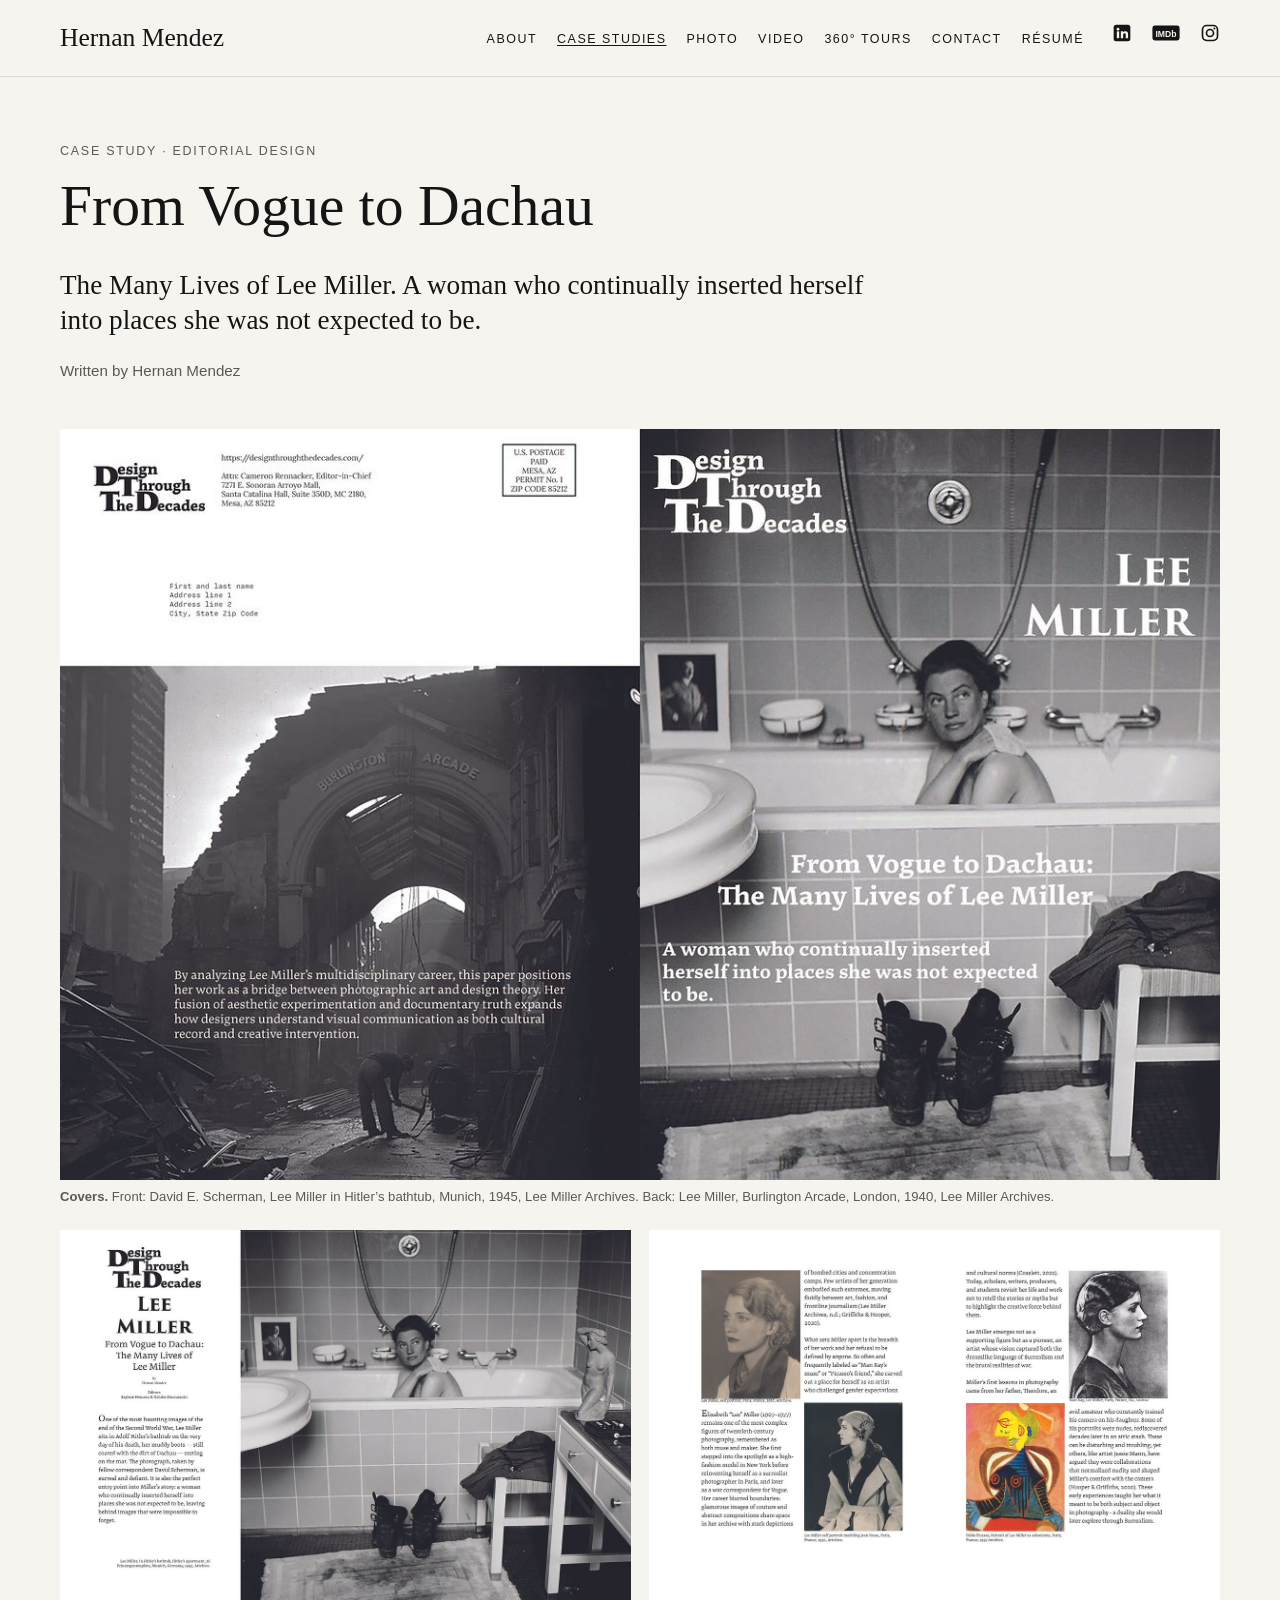
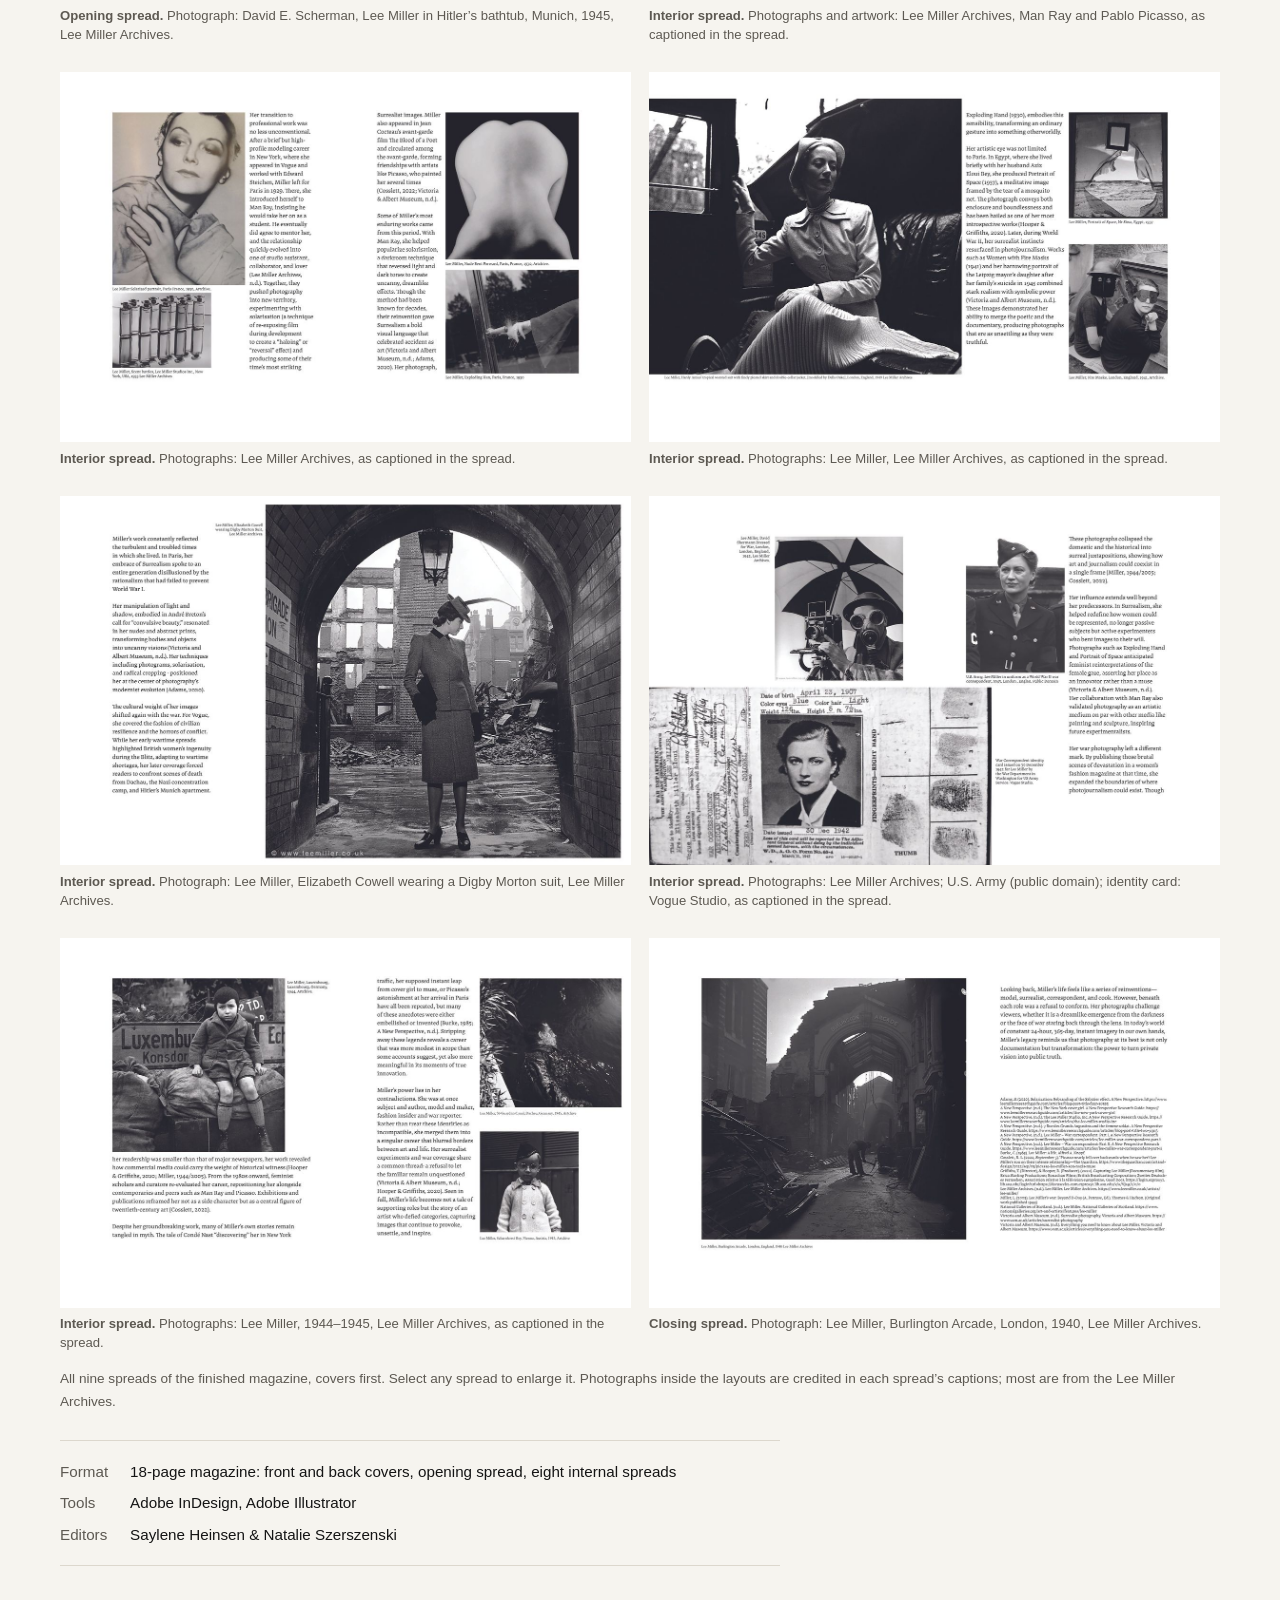
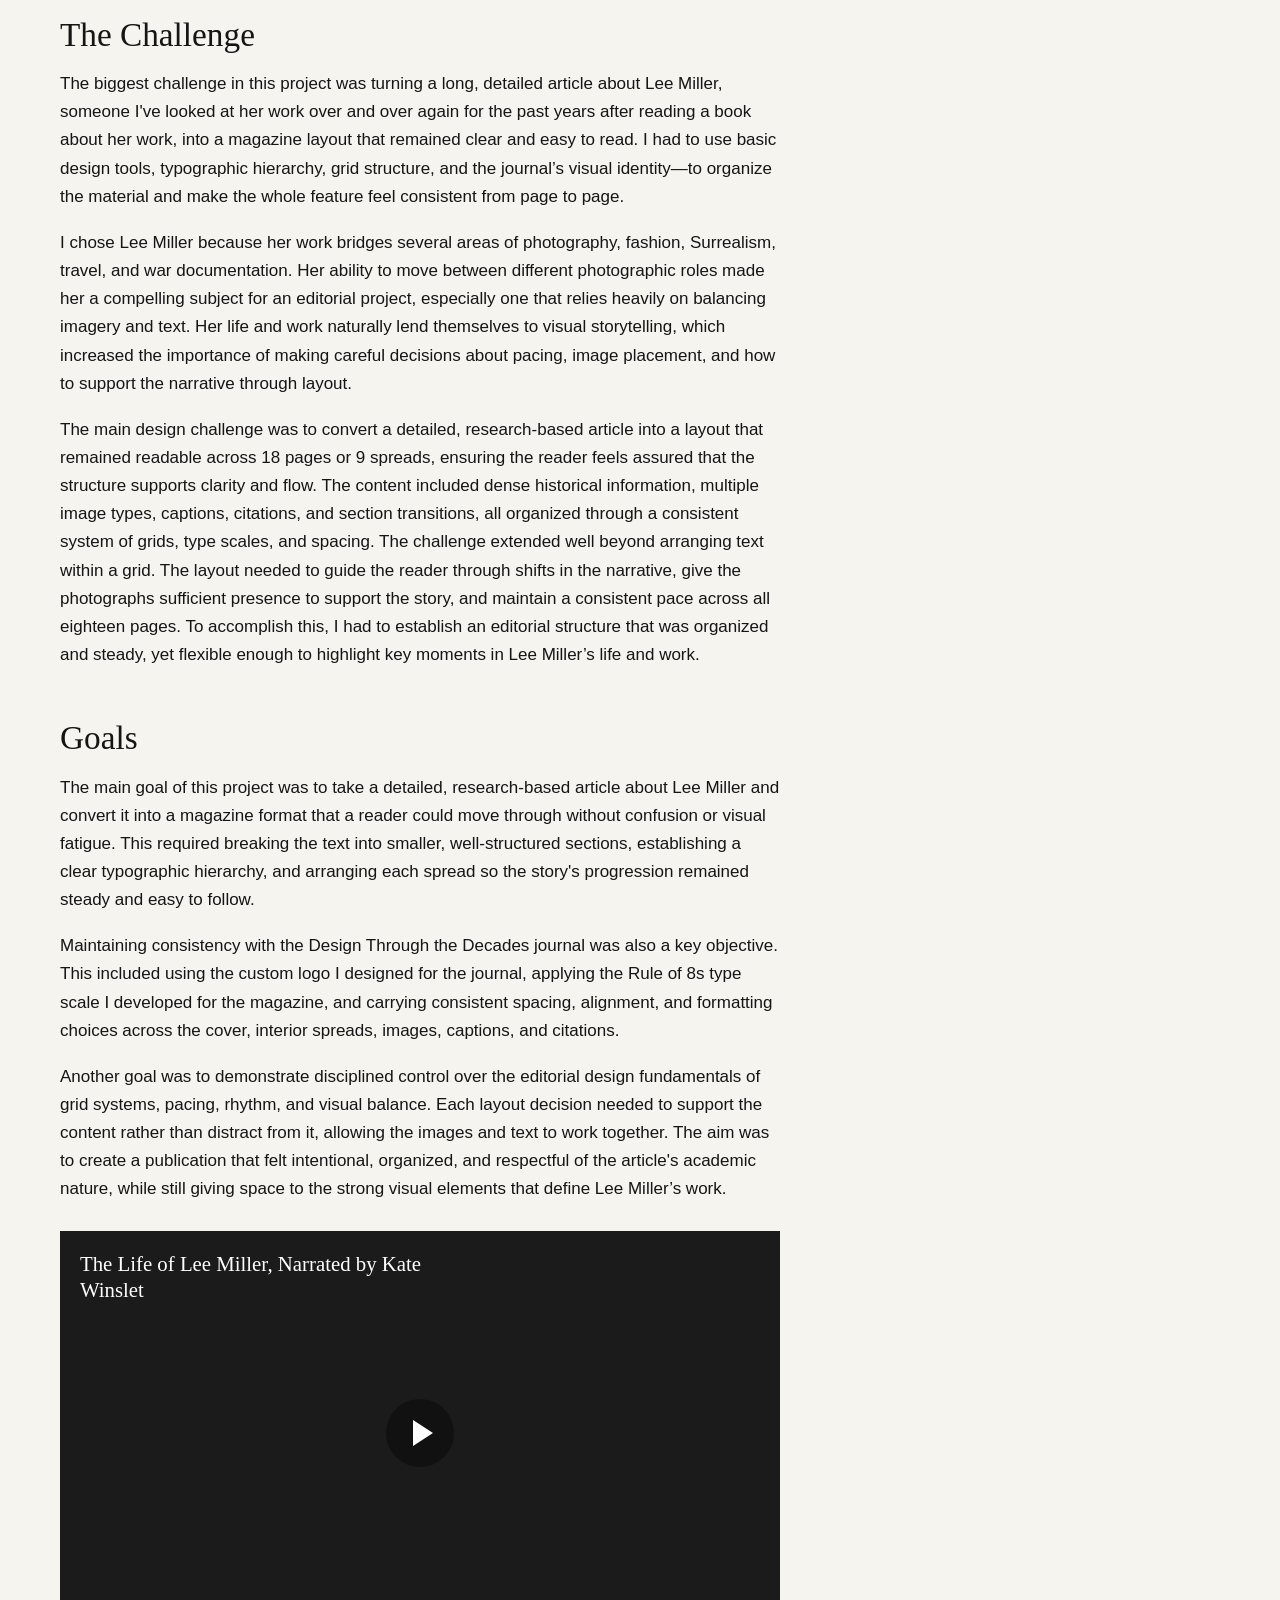
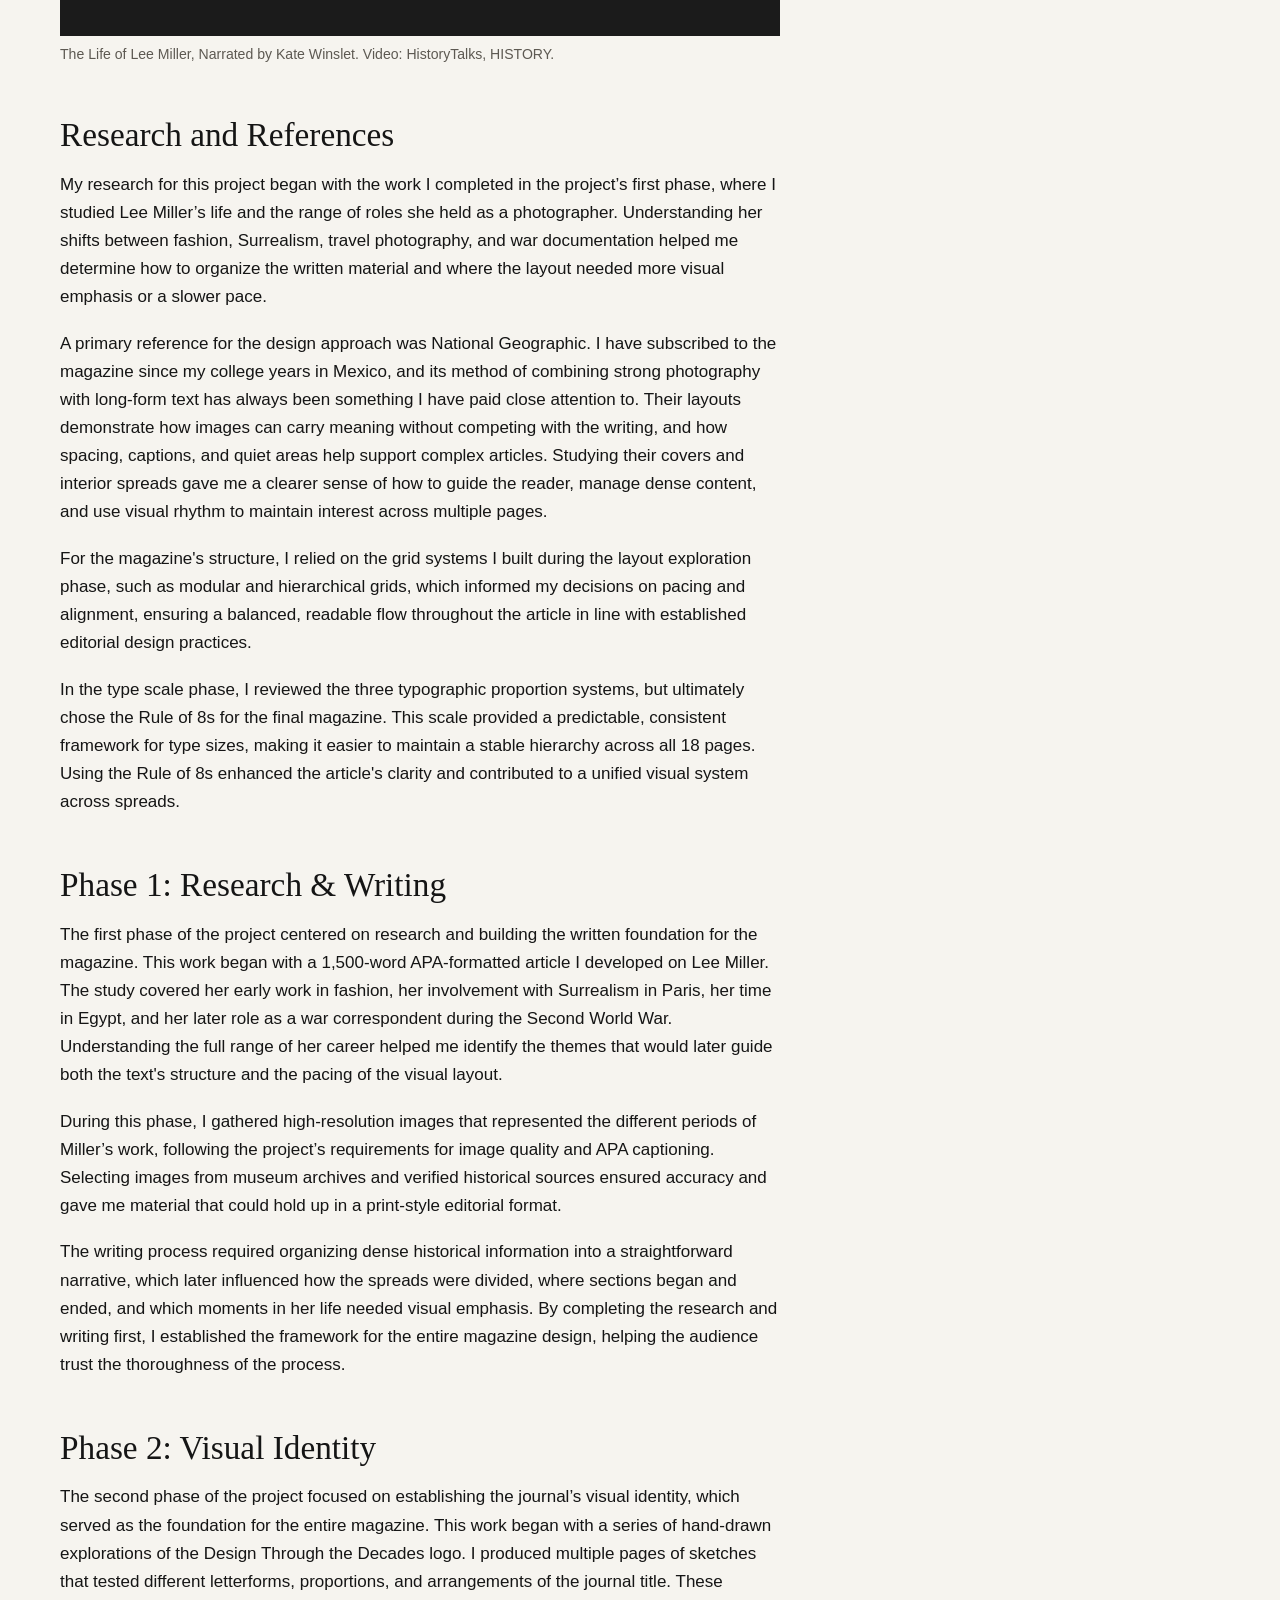
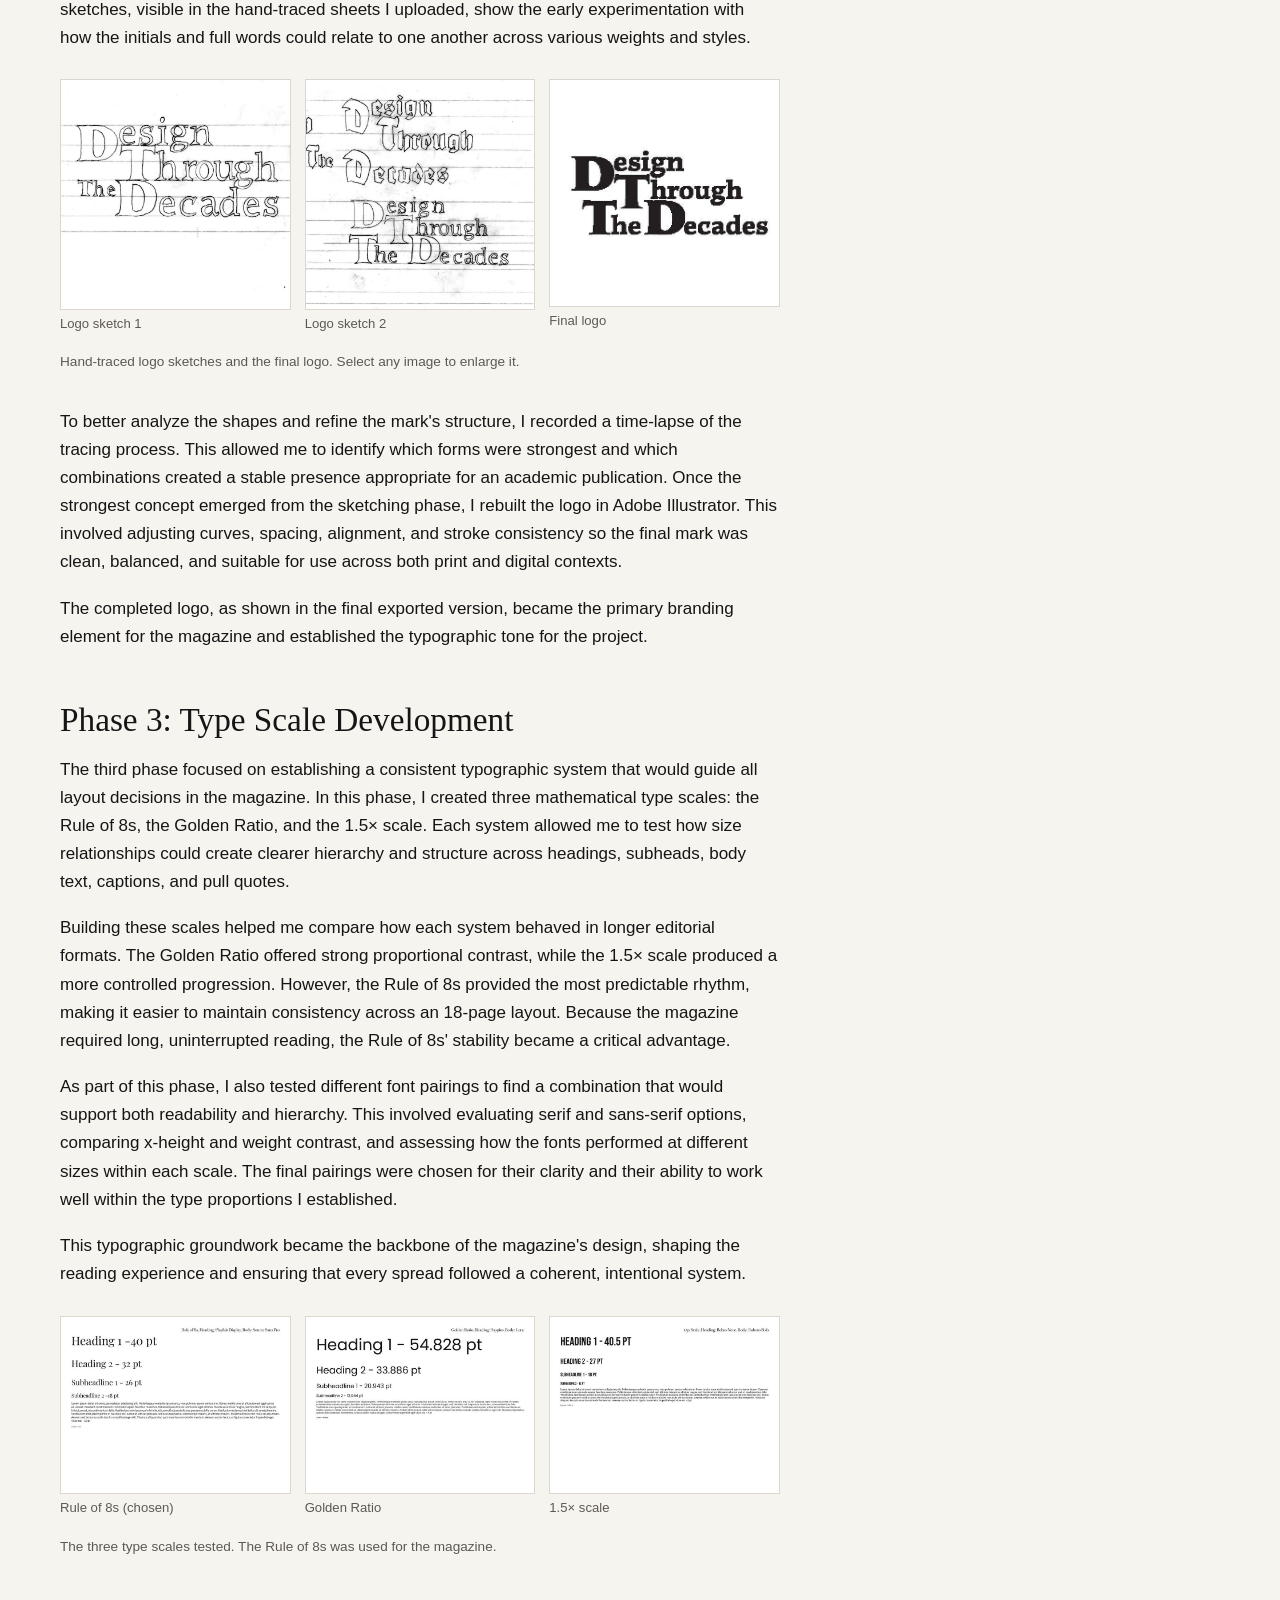
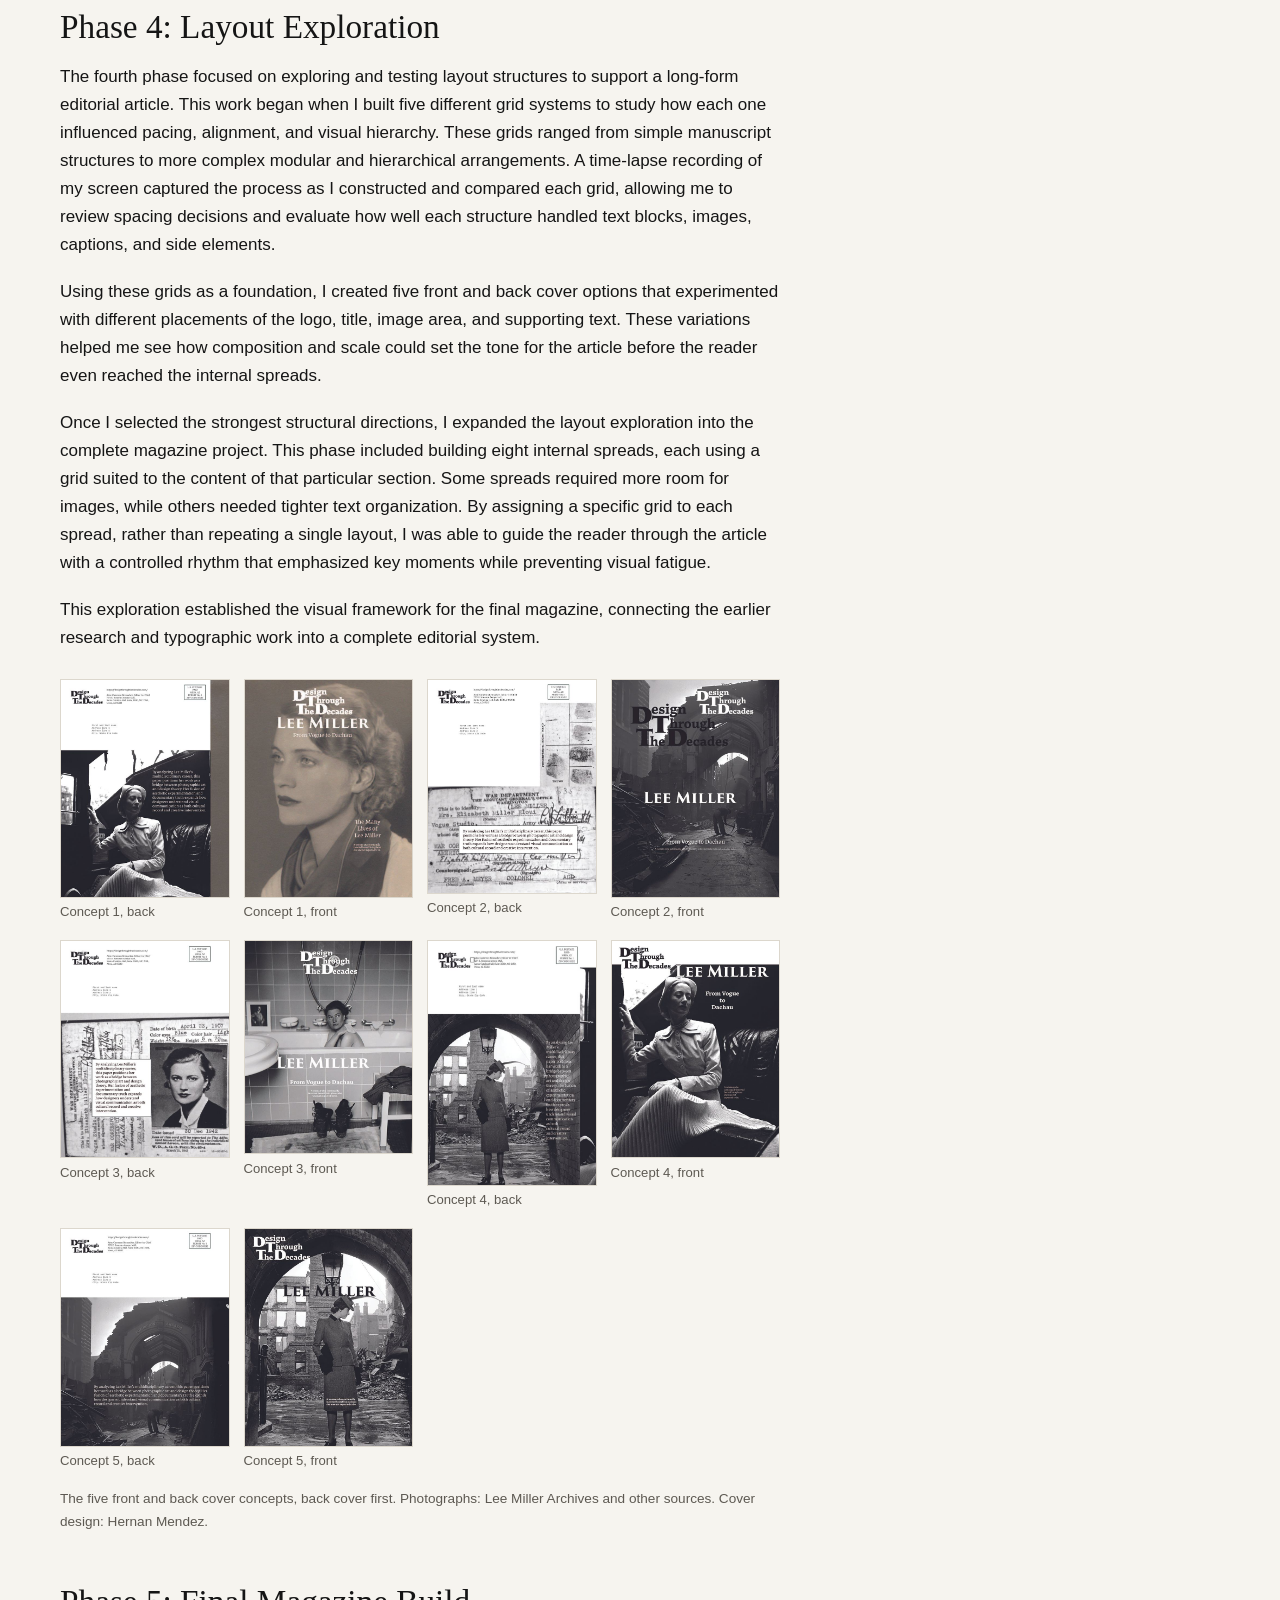
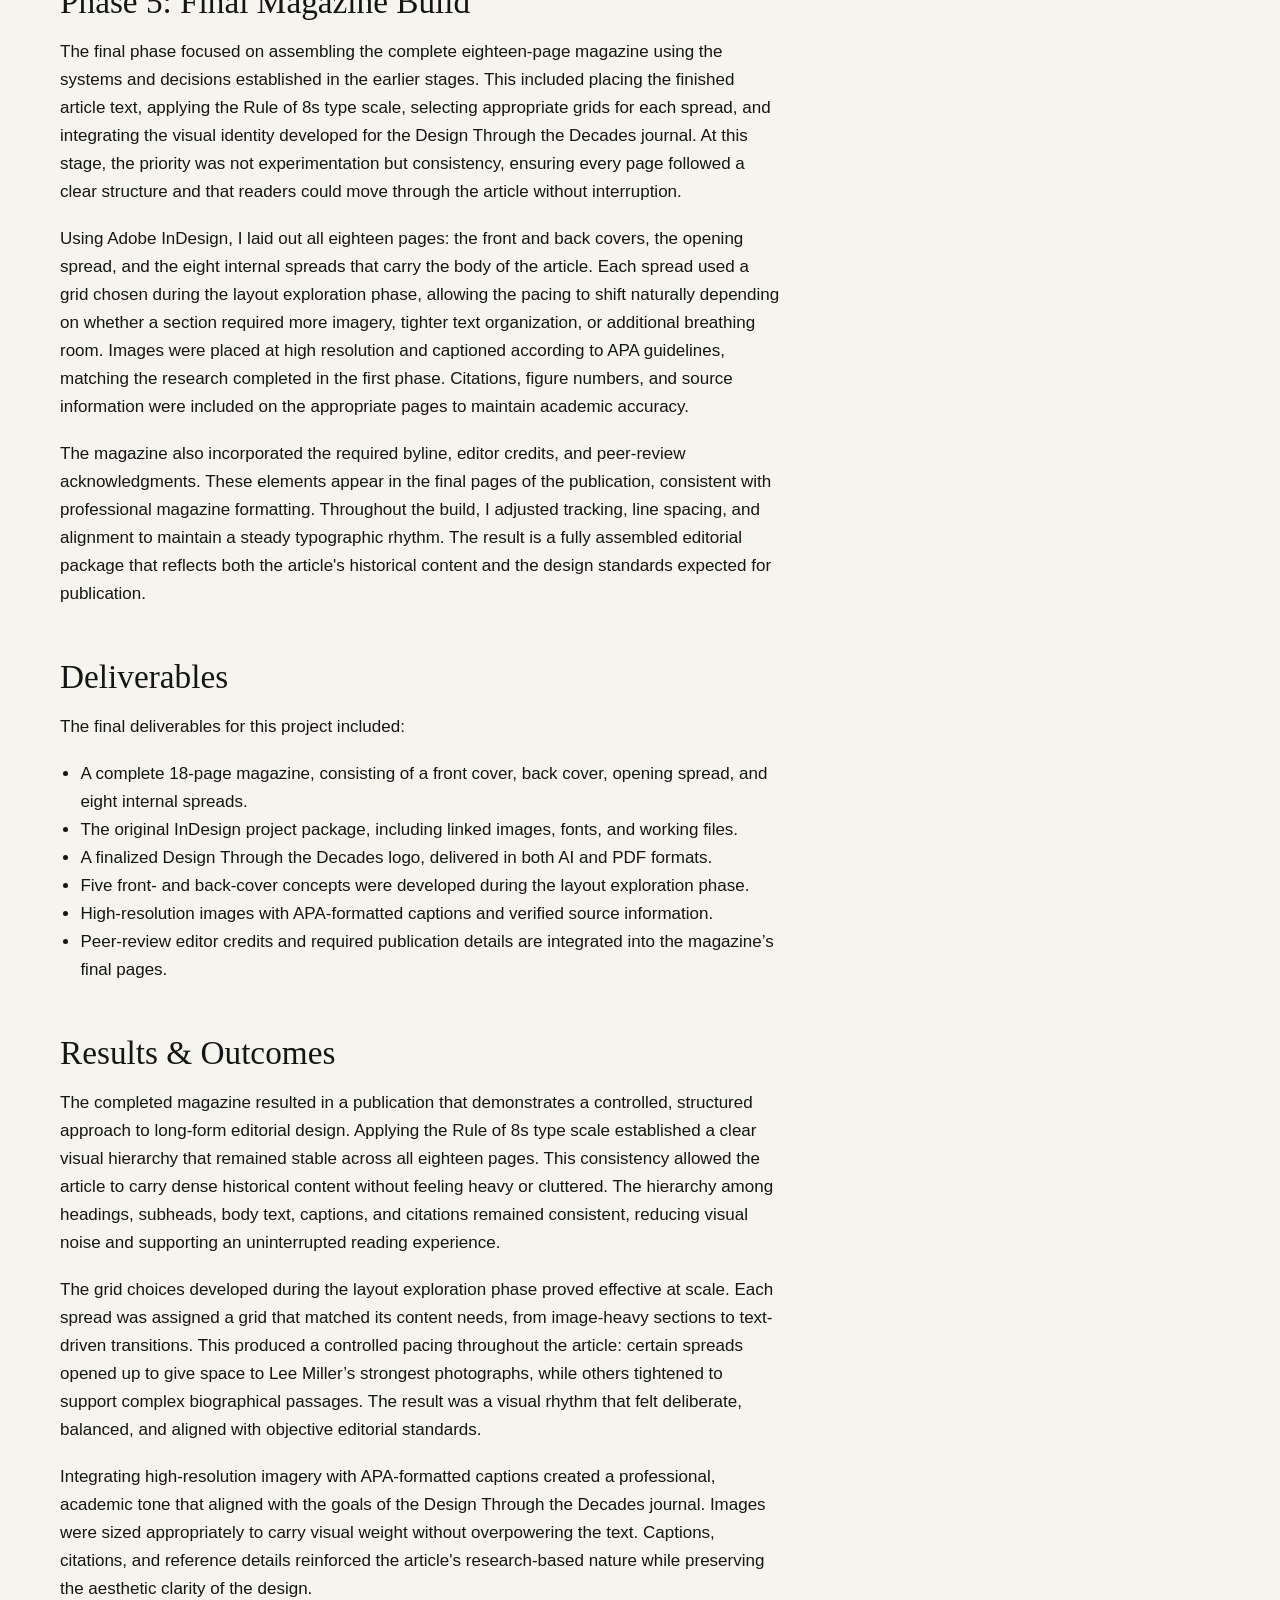
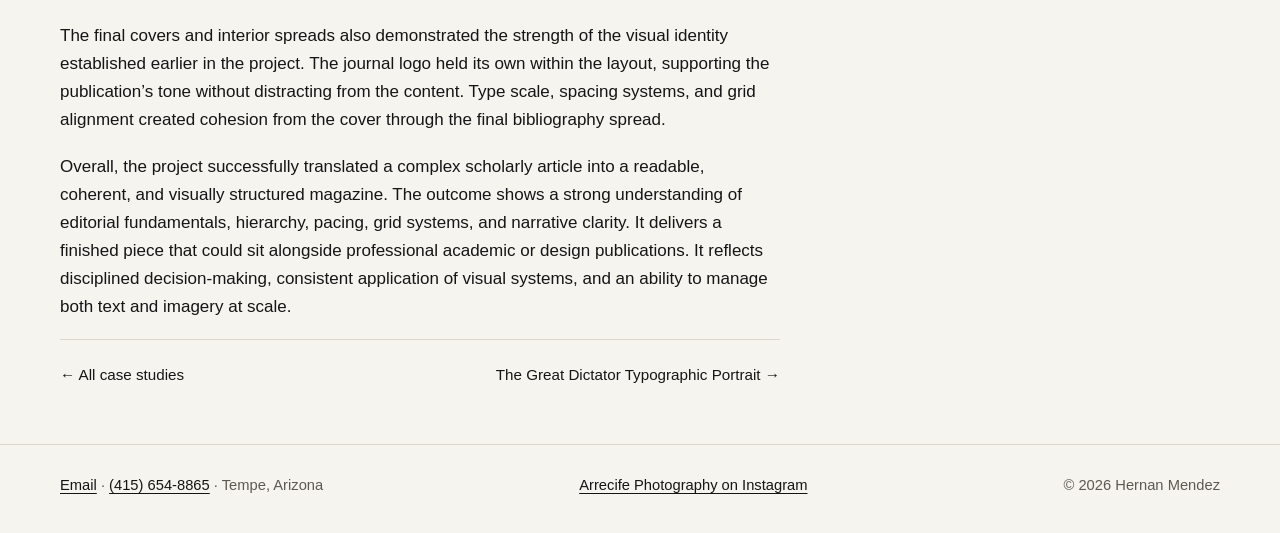
==== commit 09e9f71a: "Unblur Lee Miller panel, disable right-click on images" ====
--- a/case-studies/lee-miller/index.html
+++ b/case-studies/lee-miller/index.html
@@ -16,12 +16,12 @@
 <meta property="og:image" content="https://hernanmendez.com/img/case/lee-miller-spread-1-1200.jpg">
 <meta property="og:image:width" content="1200">
 <meta property="og:image:height" content="777">
-<meta property="og:image:alt" content="Front and back covers of Design Through the Decades. The front cover sets “Lee Miller” and “From Vogue to Dachau: The Many Lives of Lee Miller” over the photograph of Lee Miller in Hitler’s bathtub; the back cover shows the bomb-damaged Burlington Arcade and a mailing panel, its address blurred">
+<meta property="og:image:alt" content="Front and back covers of Design Through the Decades. The front cover sets “Lee Miller” and “From Vogue to Dachau: The Many Lives of Lee Miller” over the photograph of Lee Miller in Hitler’s bathtub; the back cover shows the bomb-damaged Burlington Arcade and a mailing panel">
 <meta name="twitter:card" content="summary_large_image">
 <meta name="twitter:title" content="From Vogue to Dachau: Lee Miller Magazine Design | Hernan Mendez">
 <meta name="twitter:description" content="Case study: an 18-page editorial magazine on photographer Lee Miller, from research and writing to type system, grids and final InDesign build.">
 <meta name="twitter:image" content="https://hernanmendez.com/img/case/lee-miller-spread-1-1200.jpg">
-<meta name="twitter:image:alt" content="Front and back covers of Design Through the Decades. The front cover sets “Lee Miller” and “From Vogue to Dachau: The Many Lives of Lee Miller” over the photograph of Lee Miller in Hitler’s bathtub; the back cover shows the bomb-damaged Burlington Arcade and a mailing panel, its address blurred">
+<meta name="twitter:image:alt" content="Front and back covers of Design Through the Decades. The front cover sets “Lee Miller” and “From Vogue to Dachau: The Many Lives of Lee Miller” over the photograph of Lee Miller in Hitler’s bathtub; the back cover shows the bomb-damaged Burlington Arcade and a mailing panel">
 <meta name="theme-color" content="#f6f4ef">
 <link rel="icon" href="../../favicon-32.png" type="image/png" sizes="32x32">
 <link rel="icon" href="../../favicon.svg" type="image/svg+xml">
@@ -52,7 +52,7 @@
 <p class="byline">Written by Hernan Mendez</p>
 </header>
 <div data-lightbox>
-<figure class="lead-figure"><a class="lb" href="../../img/case/lee-miller-spread-1.jpg" data-caption="Front and back covers of Design Through the Decades. The front cover sets “Lee Miller” and “From Vogue to Dachau: The Many Lives of Lee Miller” over the photograph of Lee Miller in Hitler’s bathtub; the back cover shows the bomb-damaged Burlington Arcade and a mailing panel, its address blurred. Front: David E. Scherman, Lee Miller in Hitler’s bathtub, Munich, 1945, Lee Miller Archives. Back: Lee Miller, Burlington Arcade, London, 1940, Lee Miller Archives."><img src="../../img/case/lee-miller-spread-1-1200.jpg" width="1200" height="777" alt="Front and back covers of Design Through the Decades. The front cover sets “Lee Miller” and “From Vogue to Dachau: The Many Lives of Lee Miller” over the photograph of Lee Miller in Hitler’s bathtub; the back cover shows the bomb-damaged Burlington Arcade and a mailing panel, its address blurred"></a><figcaption><strong>Covers.</strong> Front: David E. Scherman, Lee Miller in Hitler’s bathtub, Munich, 1945, Lee Miller Archives. Back: Lee Miller, Burlington Arcade, London, 1940, Lee Miller Archives.</figcaption></figure>
+<figure class="lead-figure"><a class="lb" href="../../img/case/lee-miller-spread-1.jpg" data-caption="Front and back covers of Design Through the Decades. The front cover sets “Lee Miller” and “From Vogue to Dachau: The Many Lives of Lee Miller” over the photograph of Lee Miller in Hitler’s bathtub; the back cover shows the bomb-damaged Burlington Arcade and a mailing panel. Front: David E. Scherman, Lee Miller in Hitler’s bathtub, Munich, 1945, Lee Miller Archives. Back: Lee Miller, Burlington Arcade, London, 1940, Lee Miller Archives."><img src="../../img/case/lee-miller-spread-1-1200.jpg" width="1200" height="777" alt="Front and back covers of Design Through the Decades. The front cover sets “Lee Miller” and “From Vogue to Dachau: The Many Lives of Lee Miller” over the photograph of Lee Miller in Hitler’s bathtub; the back cover shows the bomb-damaged Burlington Arcade and a mailing panel"></a><figcaption><strong>Covers.</strong> Front: David E. Scherman, Lee Miller in Hitler’s bathtub, Munich, 1945, Lee Miller Archives. Back: Lee Miller, Burlington Arcade, London, 1940, Lee Miller Archives.</figcaption></figure>
 <div class="spreads">
 <figure><a class="lb" href="../../img/case/lee-miller-spread-2.jpg" data-caption="Opening spread: the journal logo, title, byline and editors beside the full-page photograph of Lee Miller in Hitler’s bathtub. Photograph: David E. Scherman, Lee Miller in Hitler’s bathtub, Munich, 1945, Lee Miller Archives."><img src="../../img/case/lee-miller-spread-2-1200.jpg" width="1200" height="777" alt="Opening spread: the journal logo, title, byline and editors beside the full-page photograph of Lee Miller in Hitler’s bathtub"></a><figcaption><strong>Opening spread.</strong> Photograph: David E. Scherman, Lee Miller in Hitler’s bathtub, Munich, 1945, Lee Miller Archives.</figcaption></figure>
 <figure><a class="lb" href="../../img/case/lee-miller-spread-3.jpg" data-caption="Spread with Lee Miller’s self-portraits, a Man Ray portrait of Miller and Pablo Picasso’s Portrait of Lee Miller as L’Arlésienne. Photographs and artwork: Lee Miller Archives, Man Ray and Pablo Picasso, as captioned in the spread."><img src="../../img/case/lee-miller-spread-3-1200.jpg" width="1200" height="777" alt="Spread with Lee Miller’s self-portraits, a Man Ray portrait of Miller and Pablo Picasso’s Portrait of Lee Miller as L’Arlésienne"></a><figcaption><strong>Interior spread.</strong> Photographs and artwork: Lee Miller Archives, Man Ray and Pablo Picasso, as captioned in the spread.</figcaption></figure>
@@ -117,15 +117,15 @@
 <p>Once I selected the strongest structural directions, I expanded the layout exploration into the complete magazine project. This phase included building eight internal spreads, each using a grid suited to the content of that particular section. Some spreads required more room for images, while others needed tighter text organization. By assigning a specific grid to each spread, rather than repeating a single layout, I was able to guide the reader through the article with a controlled rhythm that emphasized key moments while preventing visual fatigue.</p>
 <p>This exploration established the visual framework for the final magazine, connecting the earlier research and typographic work into a complete editorial system.</p>
 <div class="process covers" data-lightbox>
-<figure><a class="lb" href="../../img/case/lee-miller-process-07.jpg" data-caption="Cover concept 1, back: the journal logo and mailing panel, its address blurred, above a fashion photograph of a woman seated in a car, with the article summary. Photographs: Lee Miller Archives and other sources. Cover design: Hernan Mendez."><img src="../../img/case/lee-miller-process-07-sm.jpg" width="618" height="800" alt="Cover concept 1, back: the journal logo and mailing panel, its address blurred, above a fashion photograph of a woman seated in a car, with the article summary" loading="lazy" decoding="async"></a><figcaption>Concept 1, back</figcaption></figure>
+<figure><a class="lb" href="../../img/case/lee-miller-process-07.jpg" data-caption="Cover concept 1, back: the journal logo and mailing panel, above a fashion photograph of a woman seated in a car, with the article summary. Photographs: Lee Miller Archives and other sources. Cover design: Hernan Mendez."><img src="../../img/case/lee-miller-process-07-sm.jpg" width="618" height="800" alt="Cover concept 1, back: the journal logo and mailing panel, above a fashion photograph of a woman seated in a car, with the article summary" loading="lazy" decoding="async"></a><figcaption>Concept 1, back</figcaption></figure>
 <figure><a class="lb" href="../../img/case/lee-miller-process-08.jpg" data-caption="Cover concept 1, front: the journal logo, “Lee Miller” and “From Vogue to Dachau” over a sepia portrait of Lee Miller. Photographs: Lee Miller Archives and other sources. Cover design: Hernan Mendez."><img src="../../img/case/lee-miller-process-08-sm.jpg" width="612" height="792" alt="Cover concept 1, front: the journal logo, “Lee Miller” and “From Vogue to Dachau” over a sepia portrait of Lee Miller" loading="lazy" decoding="async"></a><figcaption>Concept 1, front</figcaption></figure>
-<figure><a class="lb" href="../../img/case/lee-miller-process-09.jpg" data-caption="Cover concept 2, back: mailing panel, its address blurred, above Lee Miller’s war correspondent identity card and fingerprints, with the article summary. Photographs: Lee Miller Archives and other sources. Cover design: Hernan Mendez."><img src="../../img/case/lee-miller-process-09-sm.jpg" width="631" height="800" alt="Cover concept 2, back: mailing panel, its address blurred, above Lee Miller’s war correspondent identity card and fingerprints, with the article summary" loading="lazy" decoding="async"></a><figcaption>Concept 2, back</figcaption></figure>
+<figure><a class="lb" href="../../img/case/lee-miller-process-09.jpg" data-caption="Cover concept 2, back: mailing panel, above Lee Miller’s war correspondent identity card and fingerprints, with the article summary. Photographs: Lee Miller Archives and other sources. Cover design: Hernan Mendez."><img src="../../img/case/lee-miller-process-09-sm.jpg" width="631" height="800" alt="Cover concept 2, back: mailing panel, above Lee Miller’s war correspondent identity card and fingerprints, with the article summary" loading="lazy" decoding="async"></a><figcaption>Concept 2, back</figcaption></figure>
 <figure><a class="lb" href="../../img/case/lee-miller-process-10.jpg" data-caption="Cover concept 2, front: the journal logo and “Lee Miller” over a photograph of the bomb-damaged Burlington Arcade in London. Photographs: Lee Miller Archives and other sources. Cover design: Hernan Mendez."><img src="../../img/case/lee-miller-process-10-sm.jpg" width="618" height="800" alt="Cover concept 2, front: the journal logo and “Lee Miller” over a photograph of the bomb-damaged Burlington Arcade in London" loading="lazy" decoding="async"></a><figcaption>Concept 2, front</figcaption></figure>
-<figure><a class="lb" href="../../img/case/lee-miller-process-11.jpg" data-caption="Cover concept 3, back: mailing panel, its address blurred, above Lee Miller’s identity card and portrait, with the article summary. Photographs: Lee Miller Archives and other sources. Cover design: Hernan Mendez."><img src="../../img/case/lee-miller-process-11-sm.jpg" width="618" height="800" alt="Cover concept 3, back: mailing panel, its address blurred, above Lee Miller’s identity card and portrait, with the article summary" loading="lazy" decoding="async"></a><figcaption>Concept 3, back</figcaption></figure>
+<figure><a class="lb" href="../../img/case/lee-miller-process-11.jpg" data-caption="Cover concept 3, back: mailing panel, above Lee Miller’s identity card and portrait, with the article summary. Photographs: Lee Miller Archives and other sources. Cover design: Hernan Mendez."><img src="../../img/case/lee-miller-process-11-sm.jpg" width="618" height="800" alt="Cover concept 3, back: mailing panel, above Lee Miller’s identity card and portrait, with the article summary" loading="lazy" decoding="async"></a><figcaption>Concept 3, back</figcaption></figure>
 <figure><a class="lb" href="../../img/case/lee-miller-process-12.jpg" data-caption="Cover concept 3, front: the journal logo and “Lee Miller” over the photograph of Lee Miller in Hitler’s bathtub. Photographs: Lee Miller Archives and other sources. Cover design: Hernan Mendez."><img src="../../img/case/lee-miller-process-12-sm.jpg" width="630" height="800" alt="Cover concept 3, front: the journal logo and “Lee Miller” over the photograph of Lee Miller in Hitler’s bathtub" loading="lazy" decoding="async"></a><figcaption>Concept 3, front</figcaption></figure>
-<figure><a class="lb" href="../../img/case/lee-miller-process-13.jpg" data-caption="Cover concept 4, back: mailing panel, its address blurred, above a woman in a suit beneath a bomb-damaged arch, with the article summary. Photographs: Lee Miller Archives and other sources. Cover design: Hernan Mendez."><img src="../../img/case/lee-miller-process-13-sm.jpg" width="548" height="800" alt="Cover concept 4, back: mailing panel, its address blurred, above a woman in a suit beneath a bomb-damaged arch, with the article summary" loading="lazy" decoding="async"></a><figcaption>Concept 4, back</figcaption></figure>
+<figure><a class="lb" href="../../img/case/lee-miller-process-13.jpg" data-caption="Cover concept 4, back: mailing panel, above a woman in a suit beneath a bomb-damaged arch, with the article summary. Photographs: Lee Miller Archives and other sources. Cover design: Hernan Mendez."><img src="../../img/case/lee-miller-process-13-sm.jpg" width="548" height="800" alt="Cover concept 4, back: mailing panel, above a woman in a suit beneath a bomb-damaged arch, with the article summary" loading="lazy" decoding="async"></a><figcaption>Concept 4, back</figcaption></figure>
 <figure><a class="lb" href="../../img/case/lee-miller-process-14.jpg" data-caption="Cover concept 4, front: the journal logo, “Lee Miller” and “From Vogue to Dachau” beside a fashion photograph of a woman seated in a car. Photographs: Lee Miller Archives and other sources. Cover design: Hernan Mendez."><img src="../../img/case/lee-miller-process-14-sm.jpg" width="618" height="800" alt="Cover concept 4, front: the journal logo, “Lee Miller” and “From Vogue to Dachau” beside a fashion photograph of a woman seated in a car" loading="lazy" decoding="async"></a><figcaption>Concept 4, front</figcaption></figure>
-<figure><a class="lb" href="../../img/case/lee-miller-process-15.jpg" data-caption="Cover concept 5, back: mailing panel, its address blurred, above the ruined Burlington Arcade in London, with the article summary. Photographs: Lee Miller Archives and other sources. Cover design: Hernan Mendez."><img src="../../img/case/lee-miller-process-15-sm.jpg" width="618" height="800" alt="Cover concept 5, back: mailing panel, its address blurred, above the ruined Burlington Arcade in London, with the article summary" loading="lazy" decoding="async"></a><figcaption>Concept 5, back</figcaption></figure>
+<figure><a class="lb" href="../../img/case/lee-miller-process-15.jpg" data-caption="Cover concept 5, back: mailing panel, above the ruined Burlington Arcade in London, with the article summary. Photographs: Lee Miller Archives and other sources. Cover design: Hernan Mendez."><img src="../../img/case/lee-miller-process-15-sm.jpg" width="618" height="800" alt="Cover concept 5, back: mailing panel, above the ruined Burlington Arcade in London, with the article summary" loading="lazy" decoding="async"></a><figcaption>Concept 5, back</figcaption></figure>
 <figure><a class="lb" href="../../img/case/lee-miller-process-16.jpg" data-caption="Cover concept 5, front: the journal logo and “Lee Miller” over Elizabeth Cowell in a Digby Morton suit beneath a bomb-damaged arch. Photographs: Lee Miller Archives and other sources. Cover design: Hernan Mendez."><img src="../../img/case/lee-miller-process-16-sm.jpg" width="618" height="800" alt="Cover concept 5, front: the journal logo and “Lee Miller” over Elizabeth Cowell in a Digby Morton suit beneath a bomb-damaged arch" loading="lazy" decoding="async"></a><figcaption>Concept 5, front</figcaption></figure>
 <p class="process-note">The five front and back cover concepts, back cover first. Photographs: Lee Miller Archives and other sources. Cover design: Hernan Mendez.</p>
 </div>
--- a/css/style.css
+++ b/css/style.css
@@ -5,6 +5,8 @@
 html{-webkit-text-size-adjust:100%}
 body{margin:0;background:var(--bg);color:var(--ink);font:400 17px/1.65 var(--sans)}
 img{max-width:100%;height:auto}
+/* discourage saving photos: no drag-to-desktop, no long-press save menu on iPhone */
+img{-webkit-user-drag:none;user-select:none;-webkit-user-select:none;-webkit-touch-callout:none}
 a{color:inherit;text-underline-offset:.18em;text-decoration-thickness:1px}
 a:hover{text-decoration-thickness:2px}
 :focus-visible{outline:2px solid var(--ink);outline-offset:3px}
